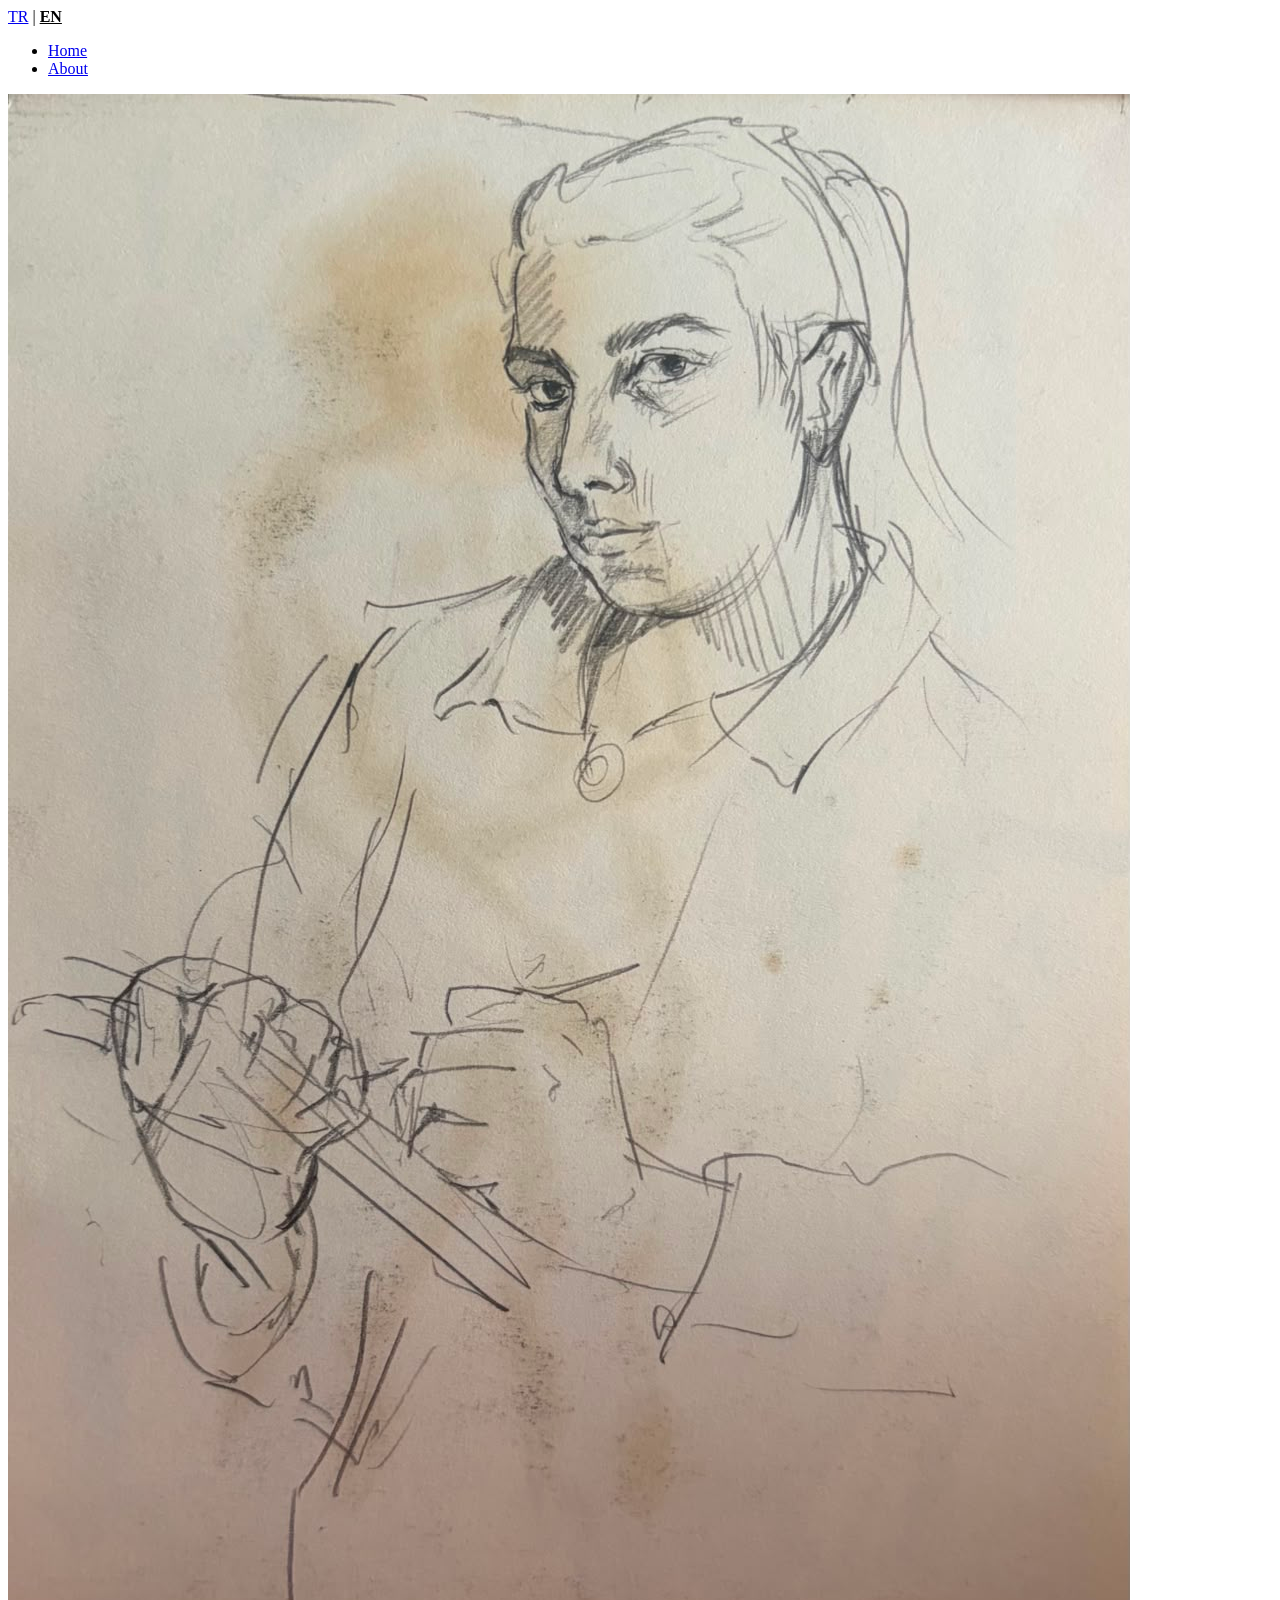
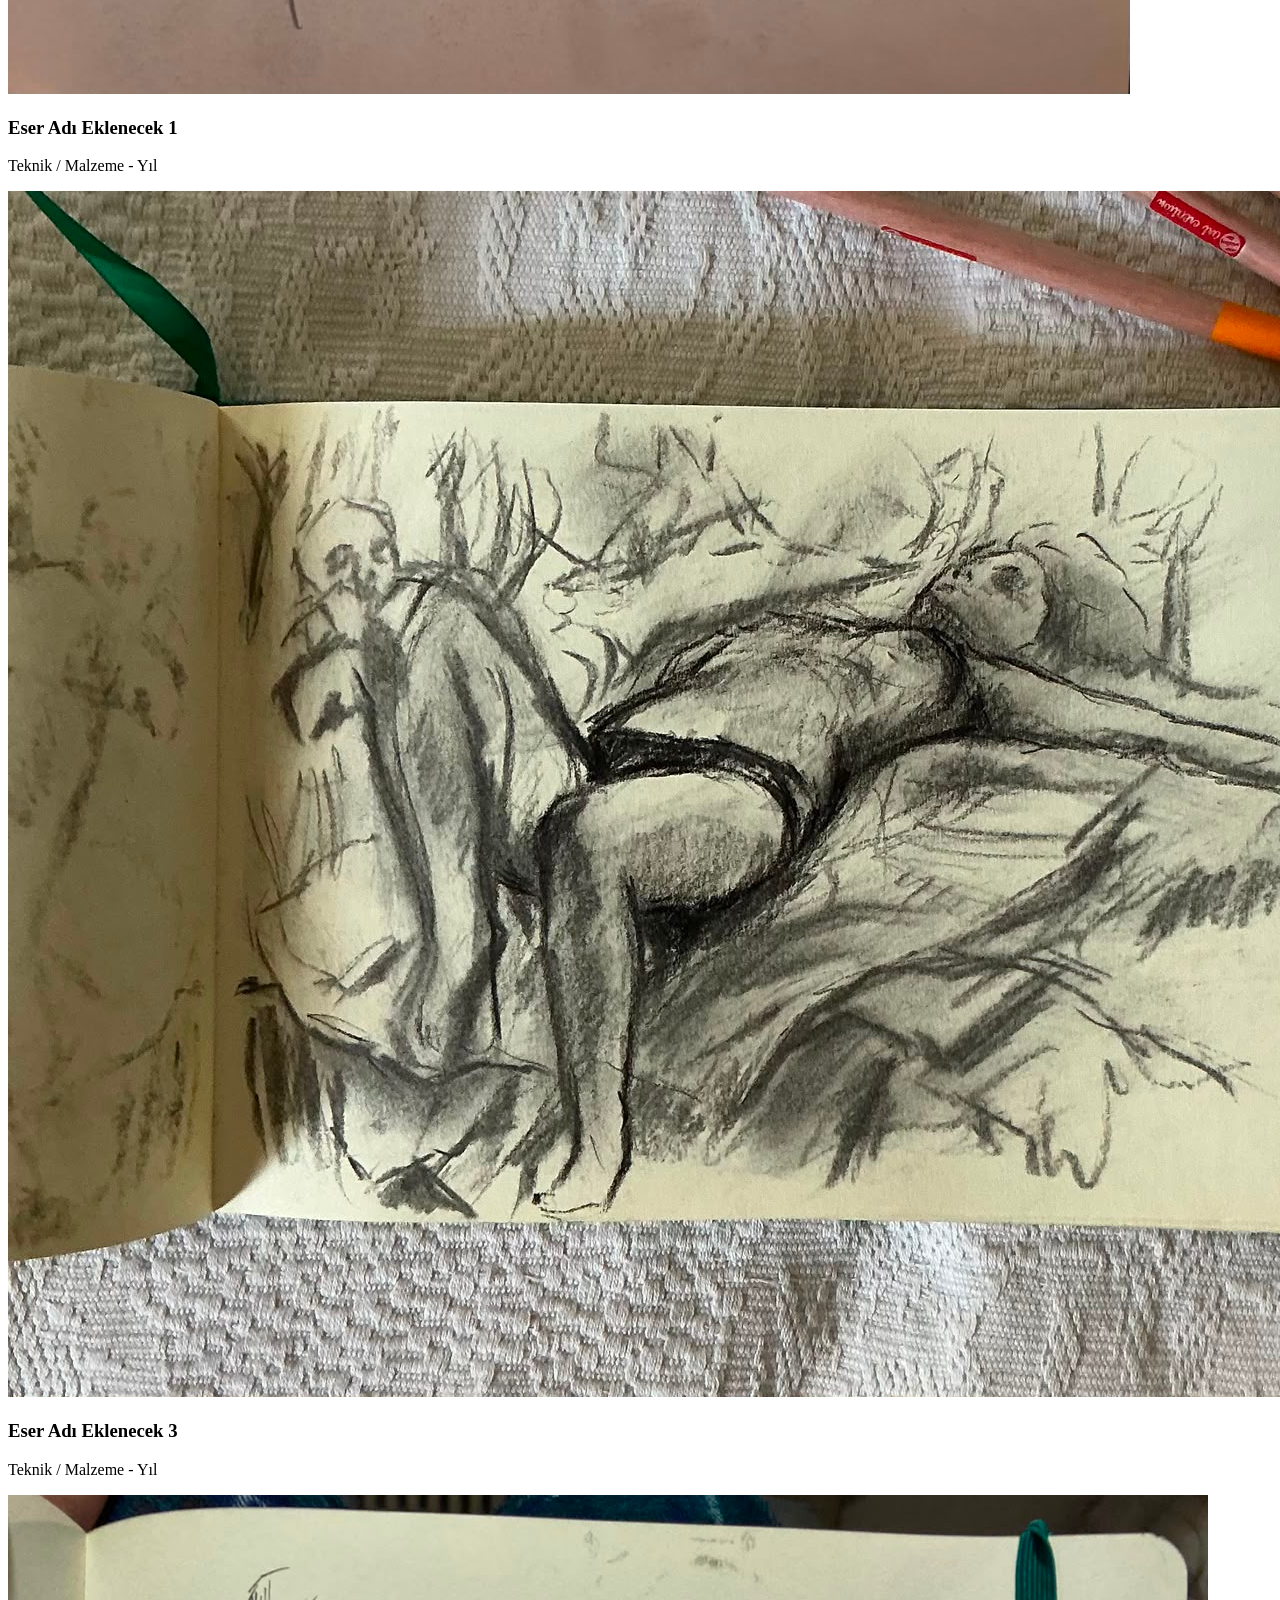
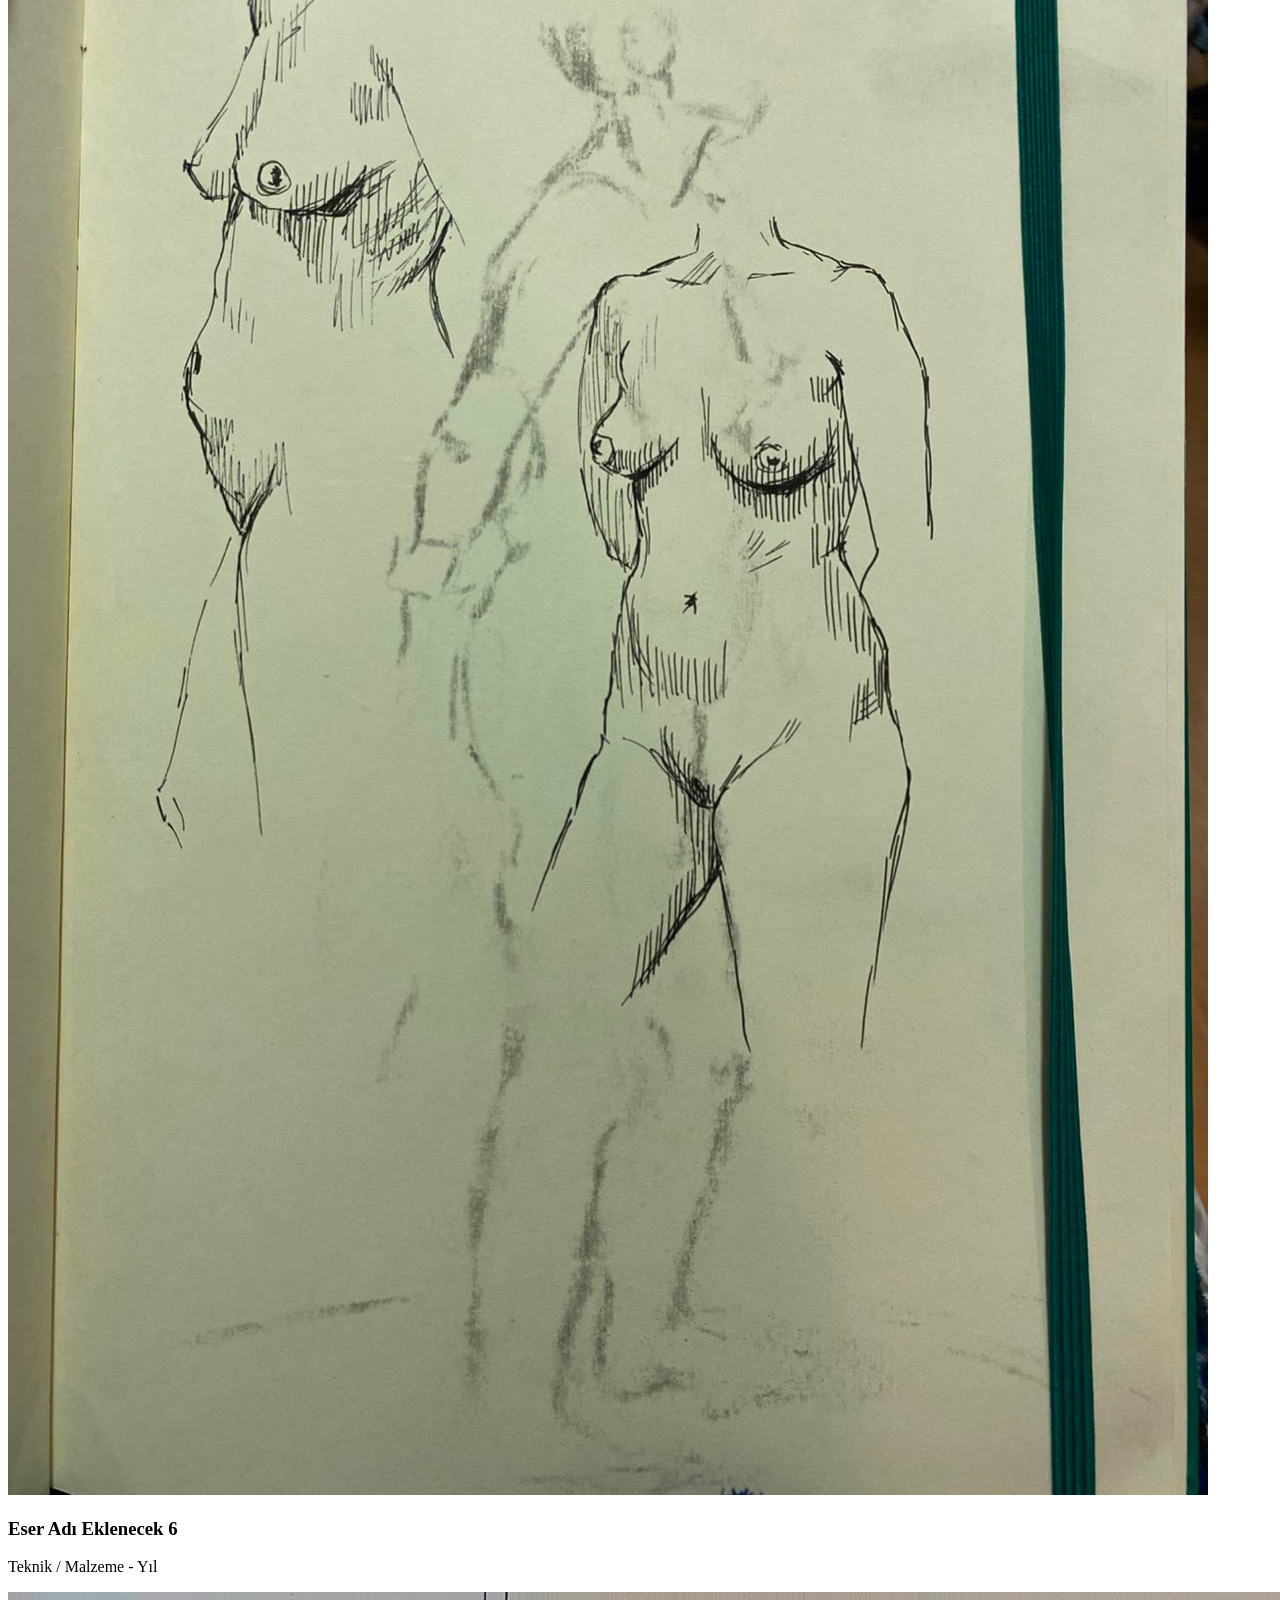
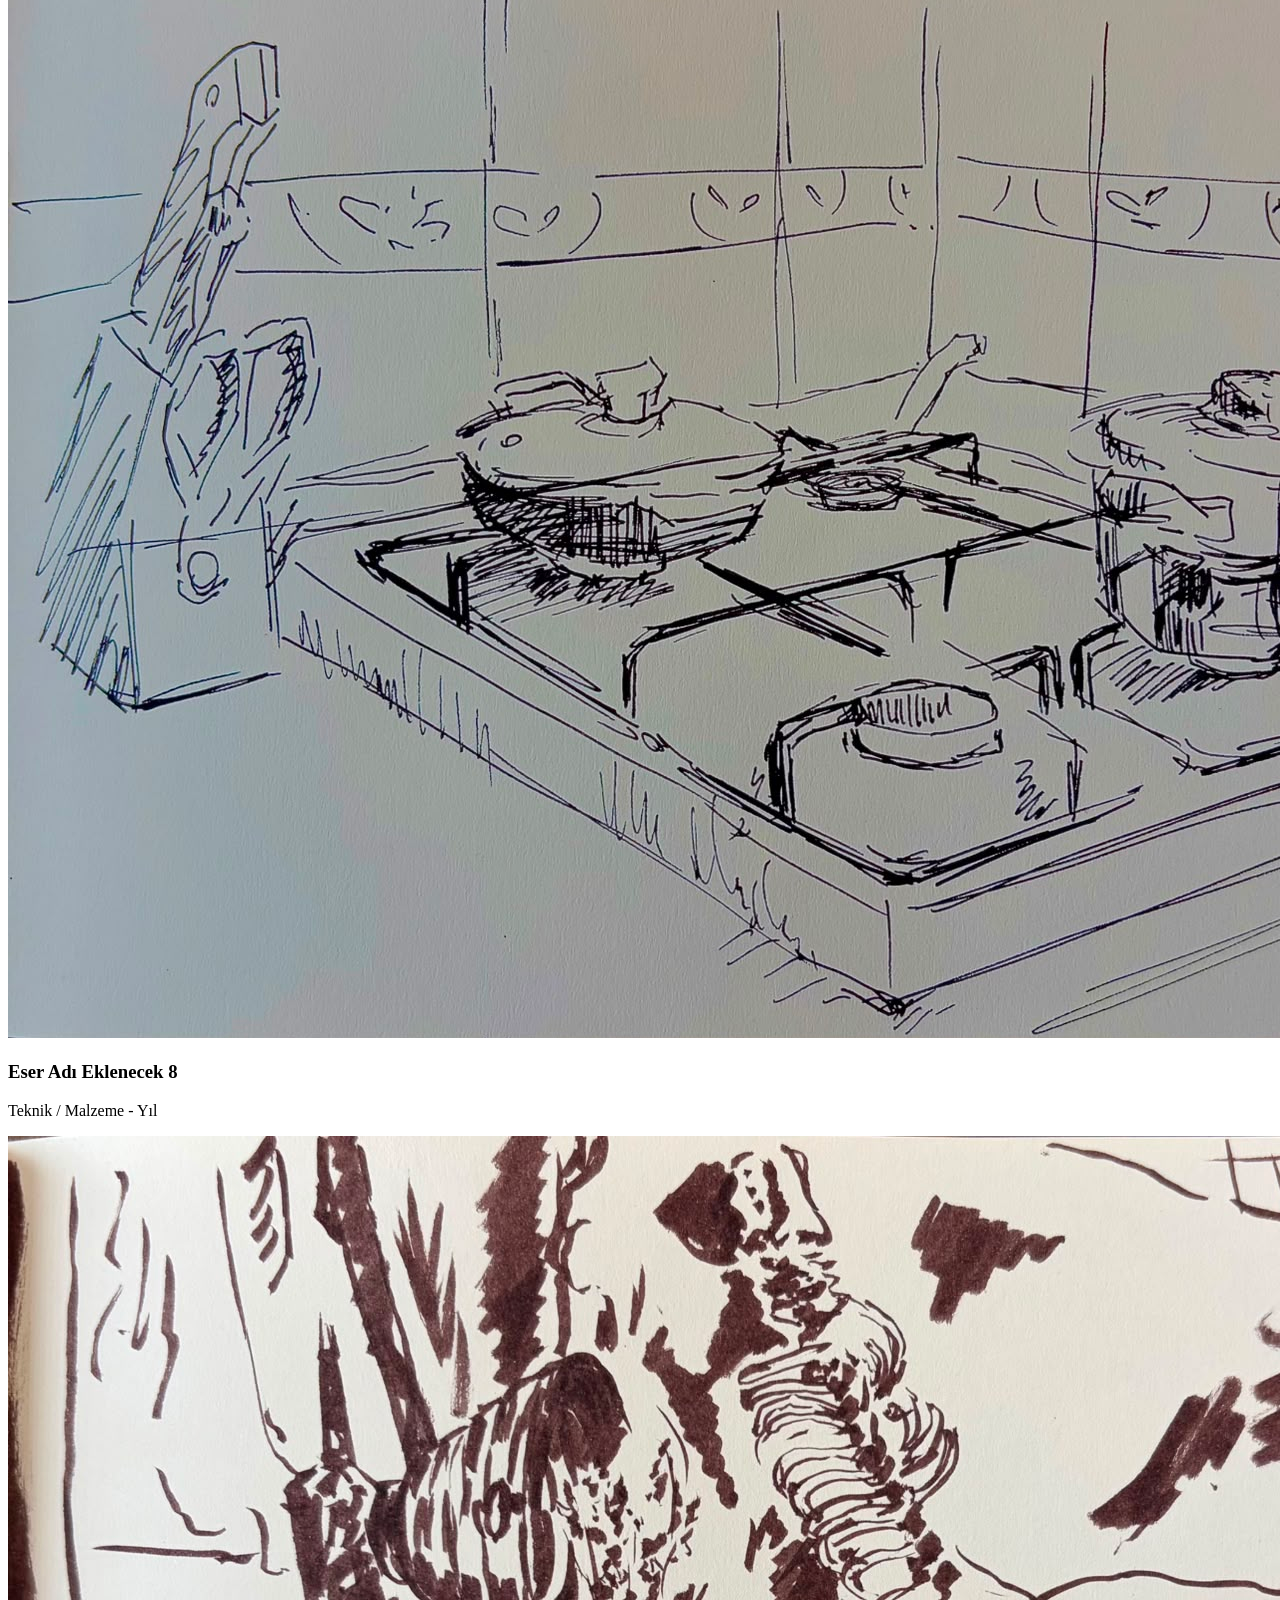
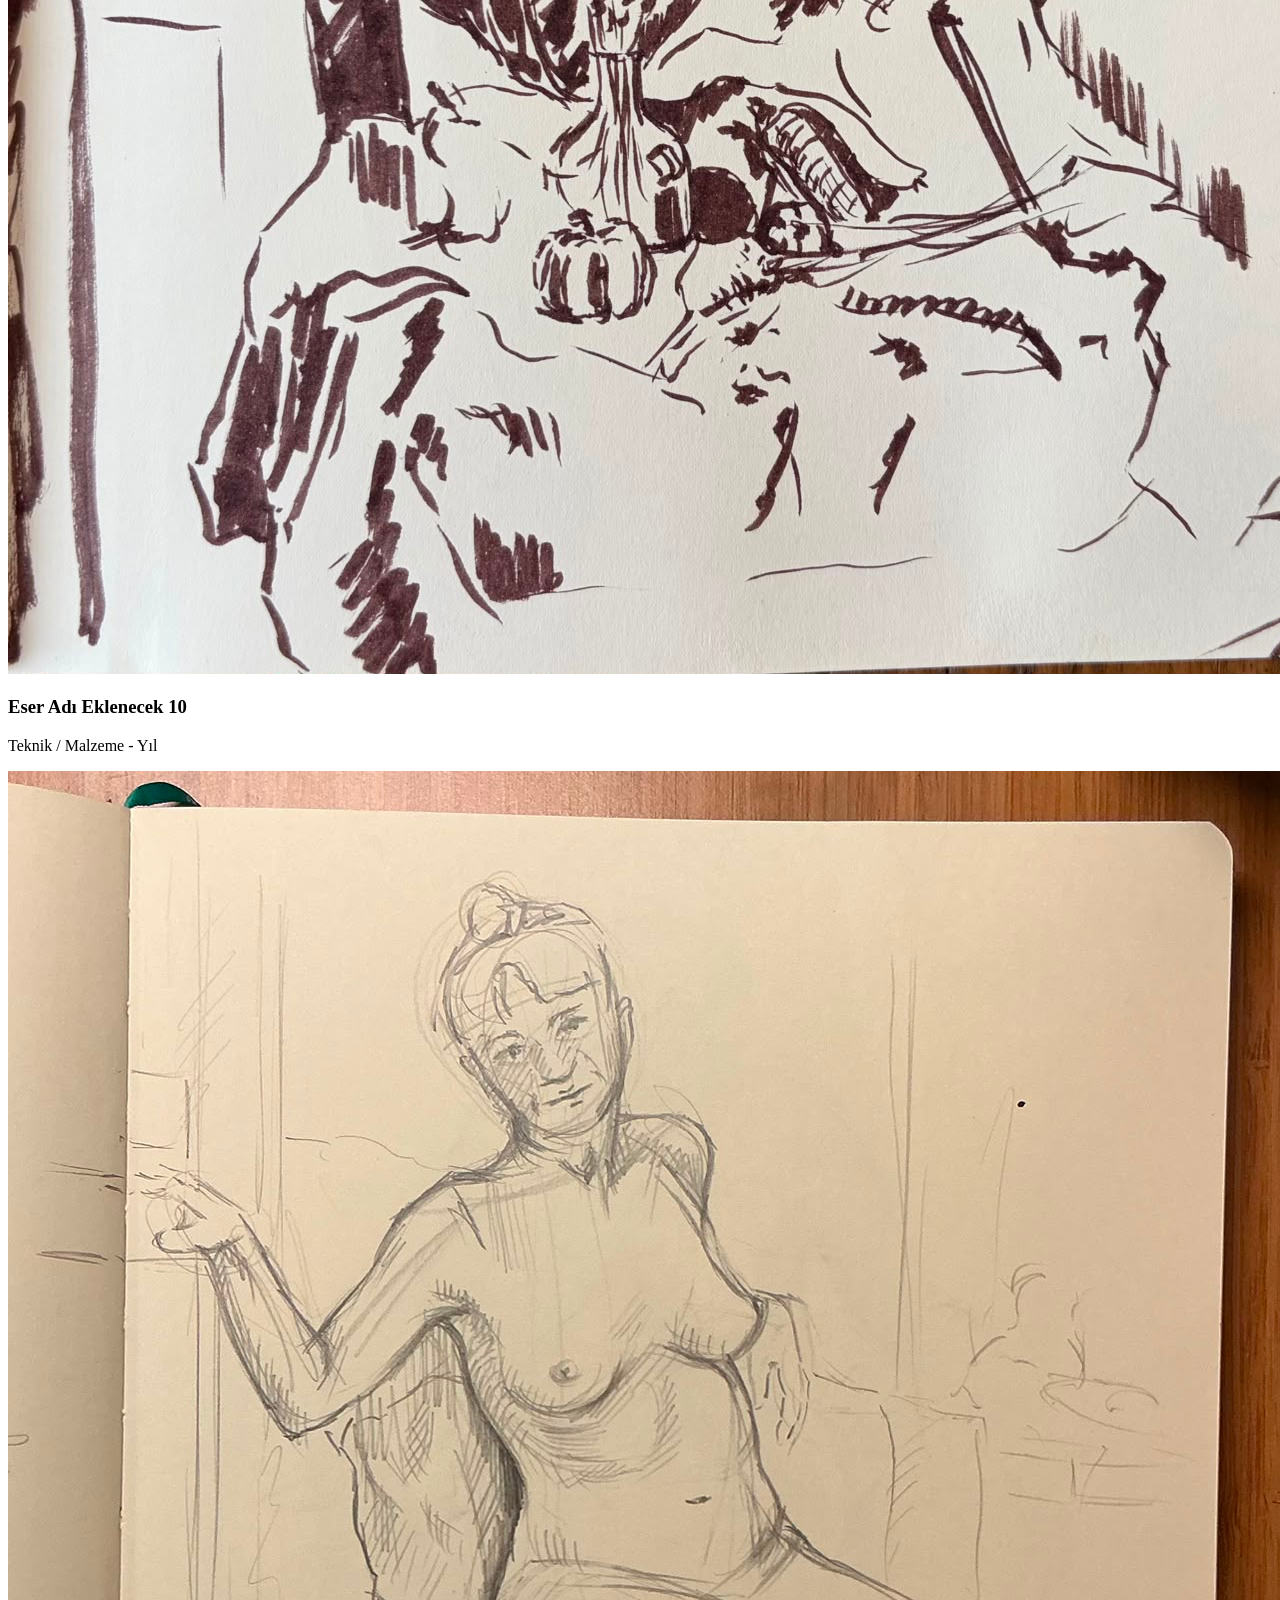
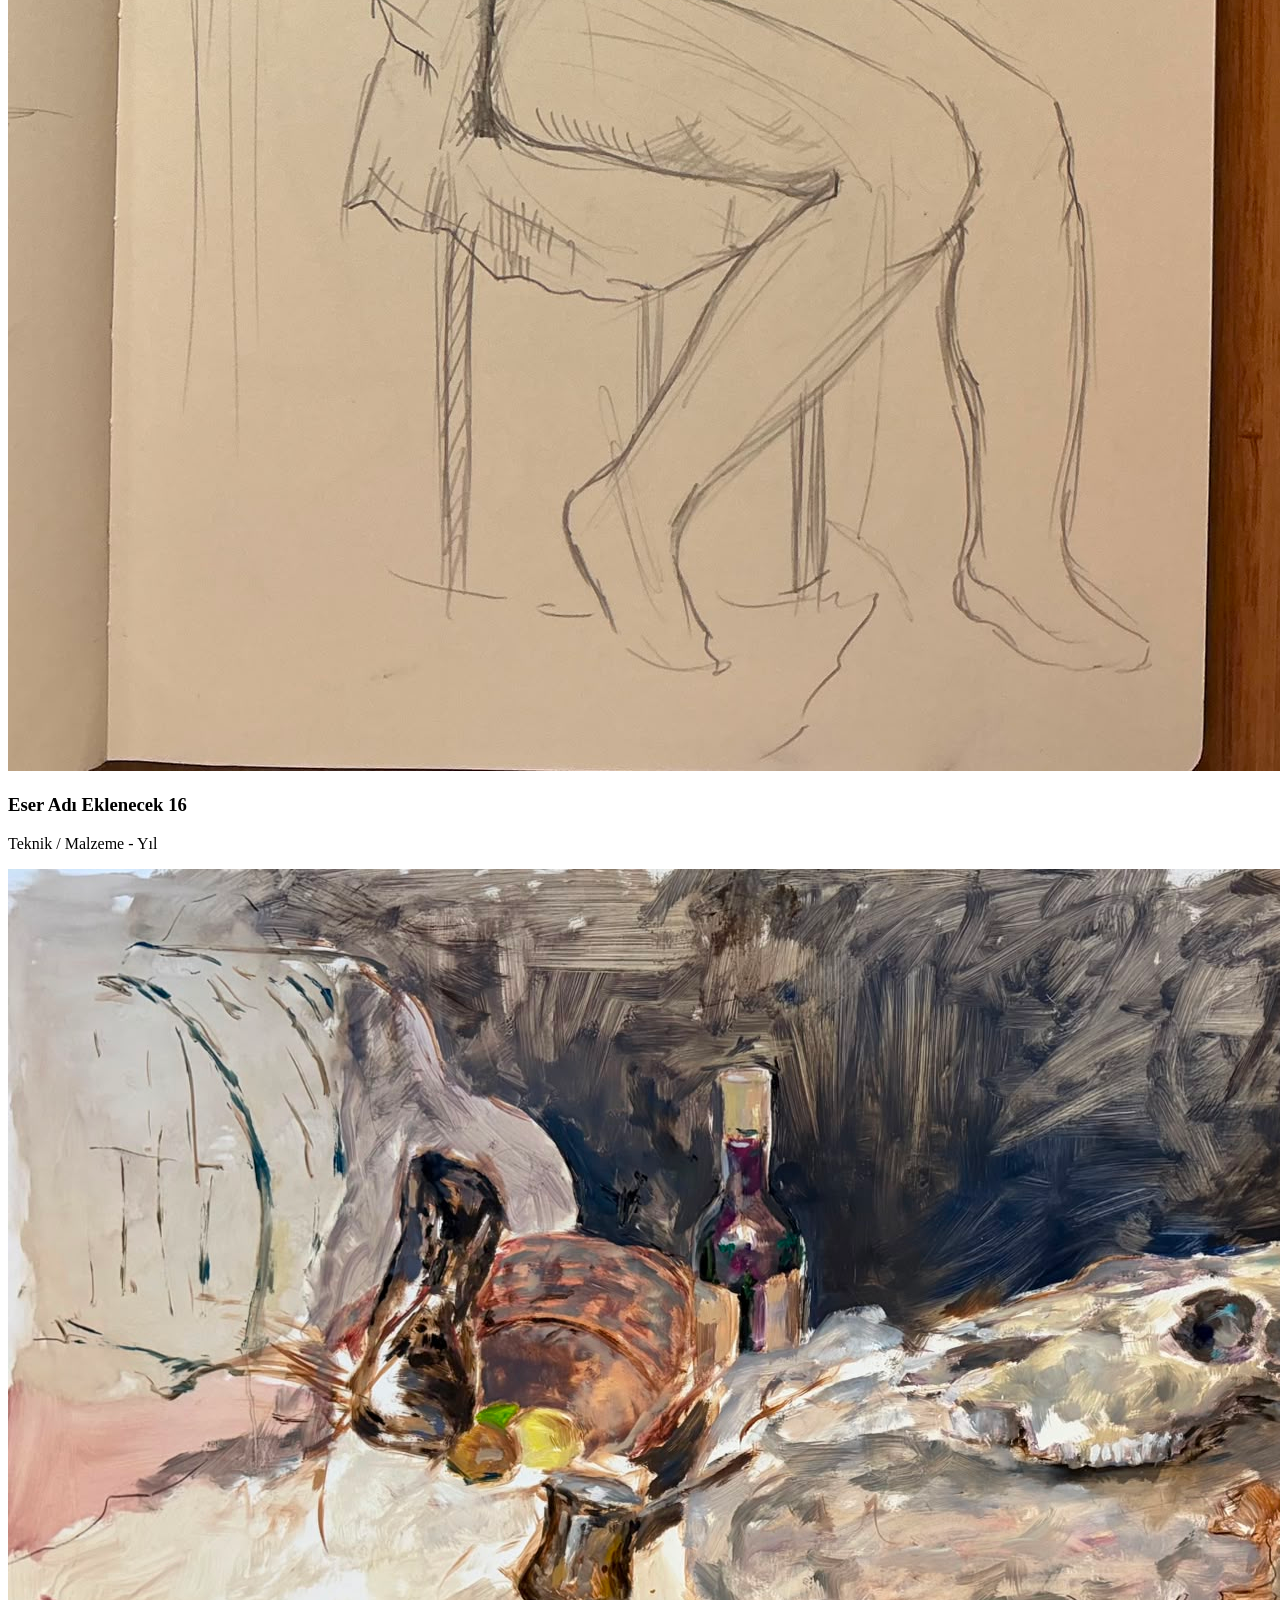
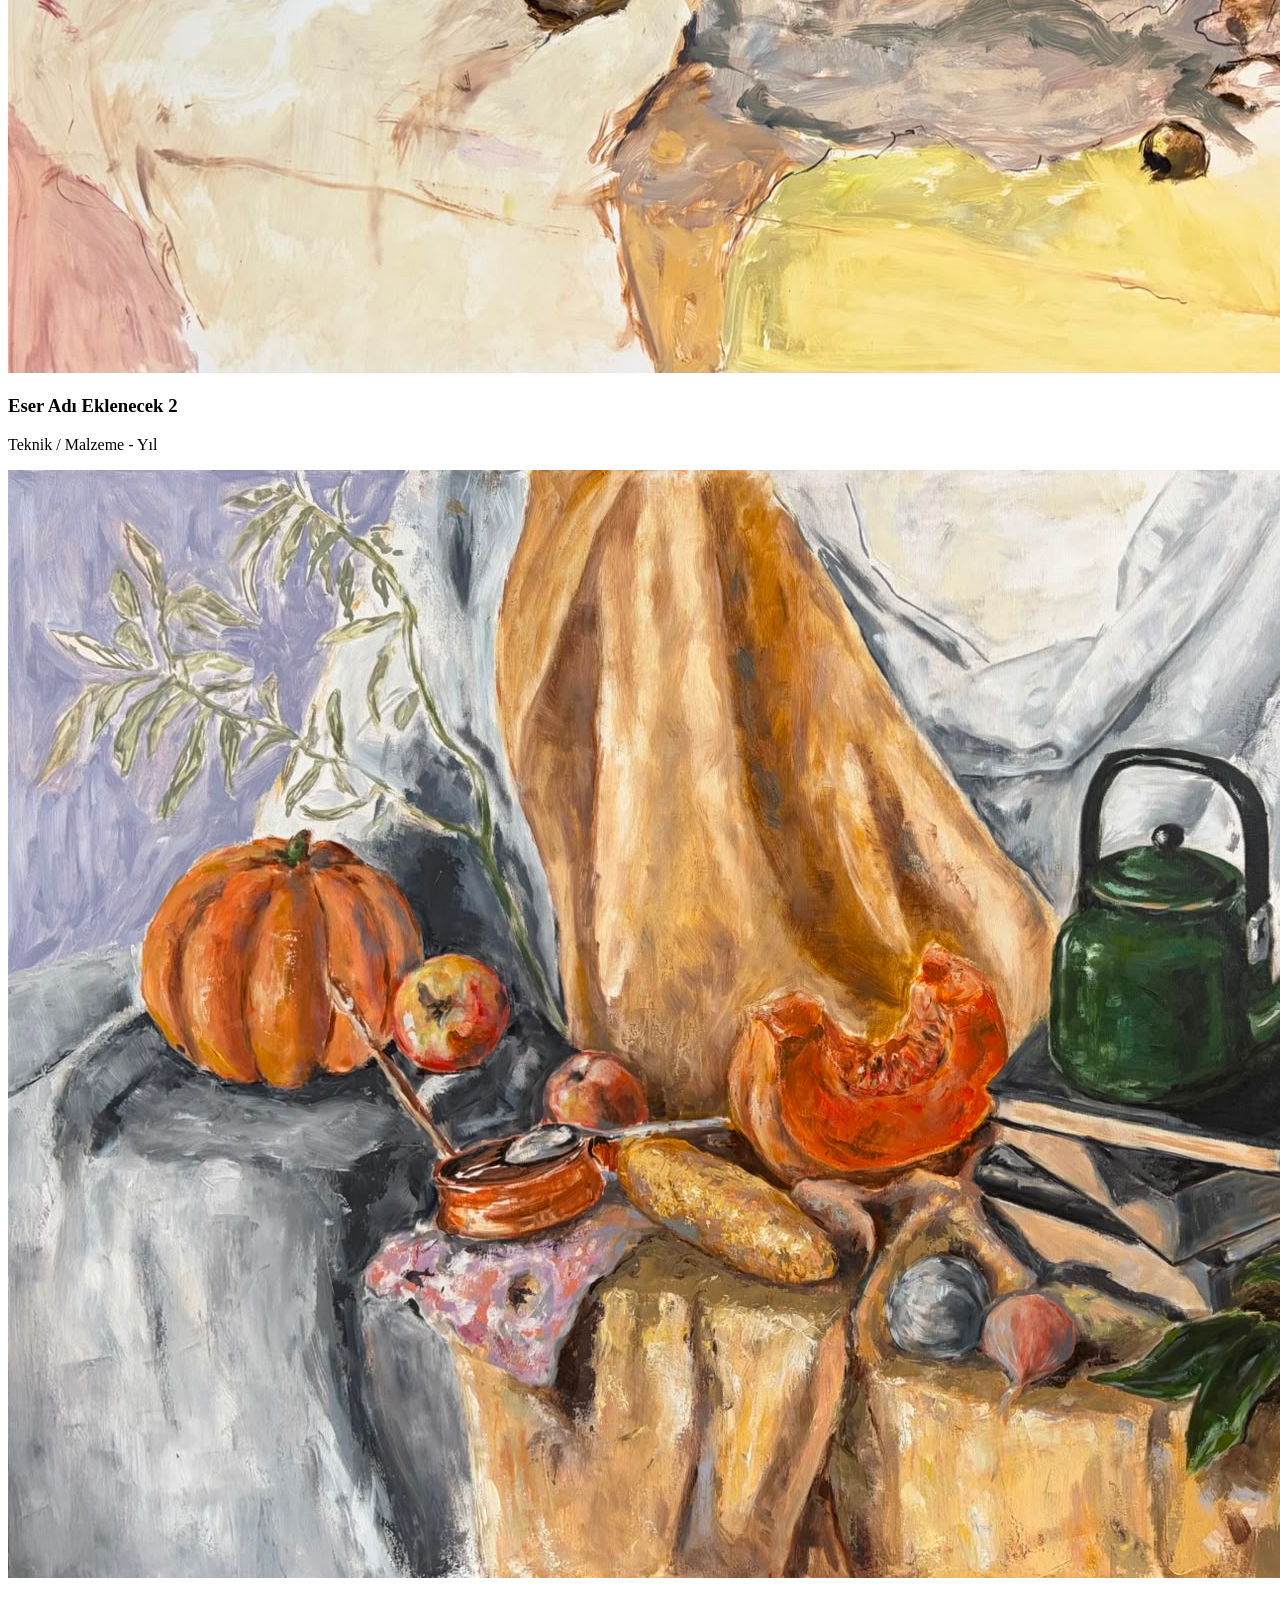
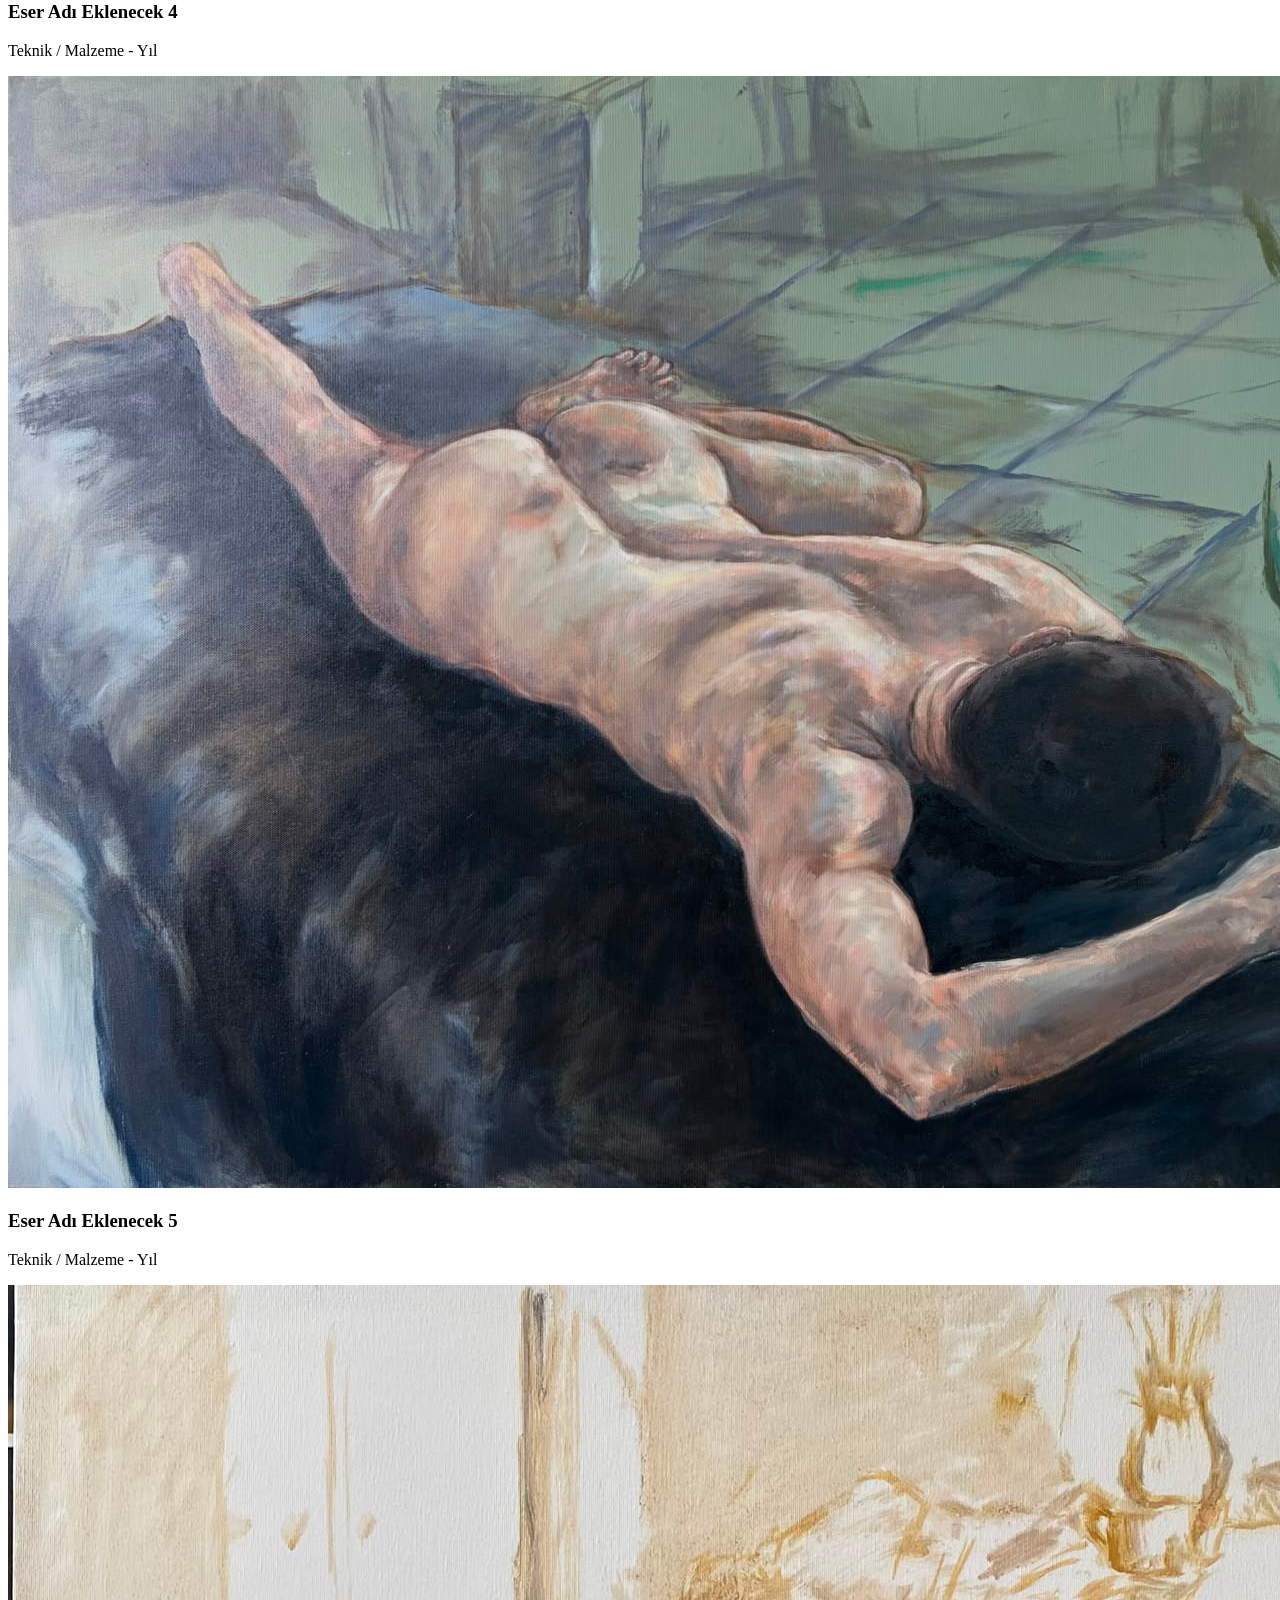
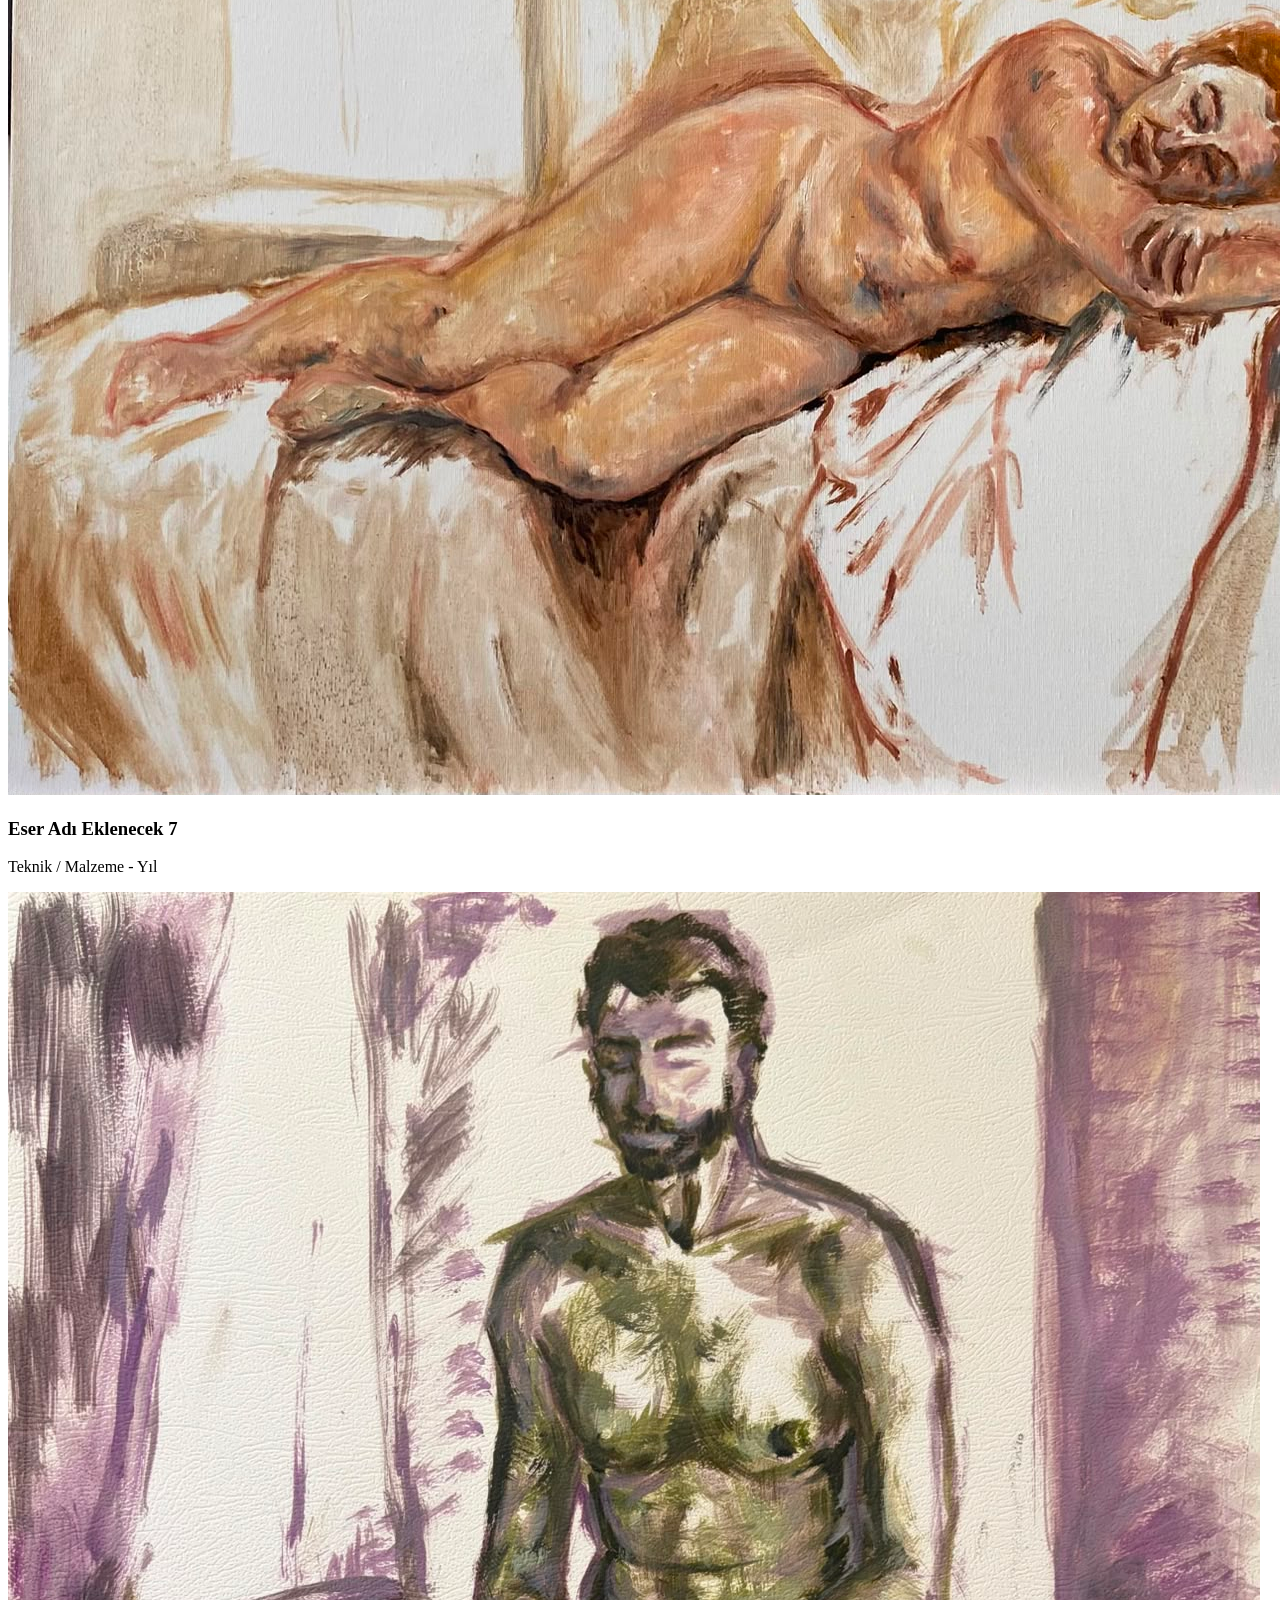
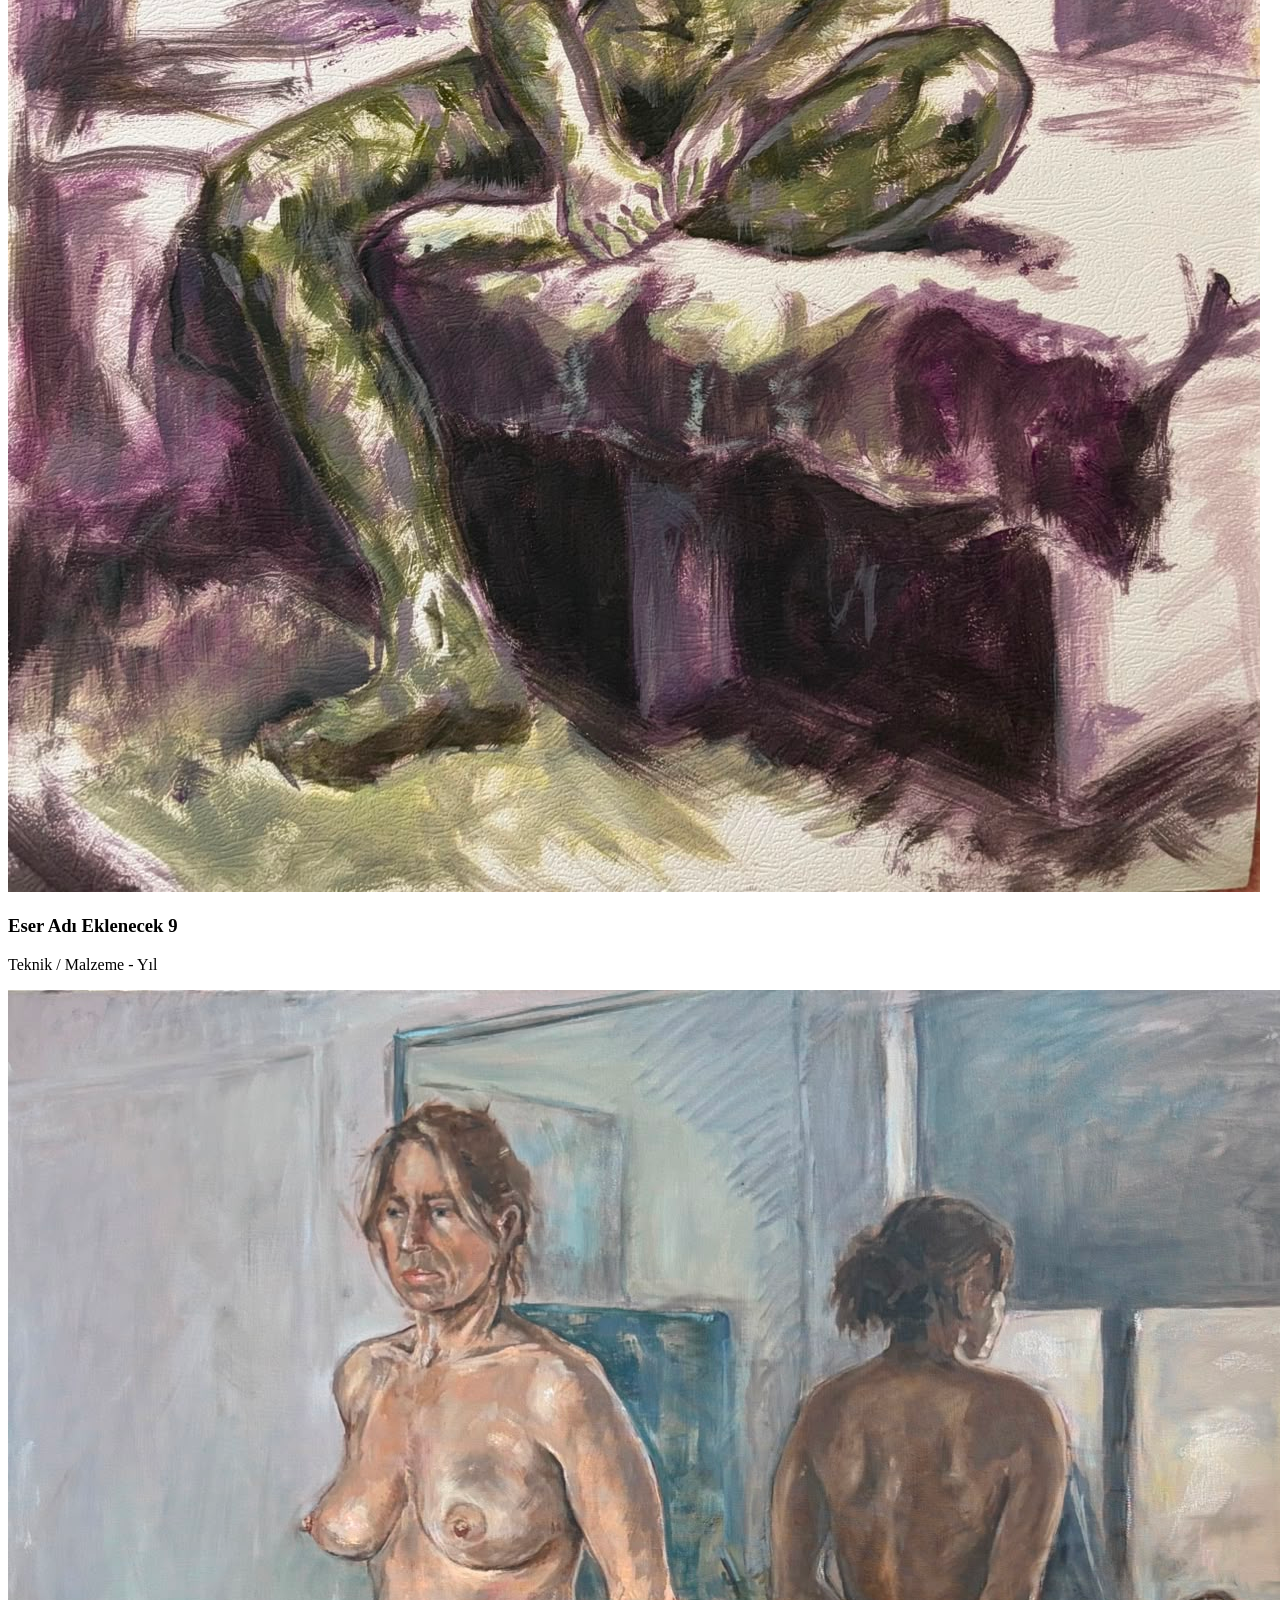
==== en.html @ 06cef582 "ingilizce sayfa eklendi" ====
<!DOCTYPE html>
<html lang="en">
<head>
    <meta charset="UTF-8">
    <meta name="viewport" content="width=device-width, initial-scale=1.0">
    <title>Simay Gul | Art Portfolio</title>
    <link rel="stylesheet" href="style.css"> </head>
<body>

    <div class="dil-secenekleri">
    <a href="index.html">TR</a> | 
    <a href="en.html" style="font-weight:bold; color:#000;">EN</a>
</div>

    <nav>
        <ul>
            <li><a href="index.html">Home</a></li>
            <li><a href="hakkimda.html">About</a></li>
        </ul>
    </nav>

    <main class="gallery-container">
        <div class="gallery-grid">
            
            <div class="gallery-item" onclick="openLightbox(this)">
                <img src="Resimler/resim1.jpeg" alt="Eser 1">
                <div class="item-overlay">
                    <h3>Eser Adı Eklenecek 1</h3>
                    <p>Teknik / Malzeme - Yıl</p>
                </div>
                <div class="item-story" style="display: none;"></div>
            </div>
            
                <div class="gallery-item" onclick="openLightbox(this)">
                    <img src="Resimler/resim3.jpeg" alt="Eser 3">
                    <div class="item-overlay">
                        <h3>Eser Adı Eklenecek 3</h3>
                        <p>Teknik / Malzeme - Yıl</p>
                    </div>
                    <div class="item-story" style="display: none;"></div>
                </div>


                <div class="gallery-item" onclick="openLightbox(this)">
                    <img src="Resimler/resim6.jpeg" alt="Eser 6">
                    <div class="item-overlay">
                        <h3>Eser Adı Eklenecek 6</h3>
                        <p>Teknik / Malzeme - Yıl</p>
                    </div>
                    <div class="item-story" style="display: none;"></div>
                </div>
                
                <div class="gallery-item" onclick="openLightbox(this)">
                    <img src="Resimler/resim8.jpeg" alt="Eser 8">
                    <div class="item-overlay">
                        <h3>Eser Adı Eklenecek 8</h3>
                        <p>Teknik / Malzeme - Yıl</p>
                    </div>
                    <div class="item-story" style="display: none;"></div>
                </div>
                
                <div class="gallery-item" onclick="openLightbox(this)">
                    <img src="Resimler/resim10.jpeg" alt="Eser 10">
                    <div class="item-overlay">
                        <h3>Eser Adı Eklenecek 10</h3>
                        <p>Teknik / Malzeme - Yıl</p>
                    </div>
                    <div class="item-story" style="display: none;"></div>
                </div>
                
                <div class="gallery-item" onclick="openLightbox(this)">
                    <img src="Resimler/resim16.jpeg" alt="Eser 16">
                    <div class="item-overlay">
                        <h3>Eser Adı Eklenecek 16</h3>
                        <p>Teknik / Malzeme - Yıl</p>
                    </div>
                    <div class="item-story" style="display: none;"></div>
                </div>
                
                
            <div class="gallery-item" onclick="openLightbox(this)">
                <img src="Resimler/resim2.jpeg" alt="Eser 2">

                <div class="item-overlay">
                    <h3>Eser Adı Eklenecek 2</h3>
                    <p>Teknik / Malzeme - Yıl</p>
                </div>
                <div class="item-story" style="display: none;"></div>
            </div>



            <div class="gallery-item" onclick="openLightbox(this)">
                <img src="Resimler/resim4.jpeg" alt="Eser 4">
                <div class="item-overlay">
                    <h3>Eser Adı Eklenecek 4</h3>
                    <p>Teknik / Malzeme - Yıl</p>
                </div>
                <div class="item-story" style="display: none;"></div>
            </div>

            <div class="gallery-item" onclick="openLightbox(this)">
                <img src="Resimler/resim5.jpeg" alt="Eser 5">
                <div class="item-overlay">
                    <h3>Eser Adı Eklenecek 5</h3>
                    <p>Teknik / Malzeme - Yıl</p>
                </div>
                <div class="item-story" style="display: none;"></div>
            </div>



            <div class="gallery-item" onclick="openLightbox(this)">
                <img src="Resimler/resim7.jpeg" alt="Eser 7">
                <div class="item-overlay">
                    <h3>Eser Adı Eklenecek 7</h3>
                    <p>Teknik / Malzeme - Yıl</p>
                </div>
                <div class="item-story" style="display: none;"></div>
            </div>



            <div class="gallery-item" onclick="openLightbox(this)">
                <img src="Resimler/resim9.jpeg" alt="Eser 9">
                <div class="item-overlay">
                    <h3>Eser Adı Eklenecek 9</h3>
                    <p>Teknik / Malzeme - Yıl</p>
                </div>
                <div class="item-story" style="display: none;"></div>
            </div>



            <div class="gallery-item" onclick="openLightbox(this)">
                <img src="Resimler/resim11.jpeg" alt="Eser 11">
                <div class="item-overlay">
                    <h3>Eser Adı Eklenecek 11</h3>
                    <p>Teknik / Malzeme - Yıl</p>
                </div>
                <div class="item-story" style="display: none;"></div>
            </div>

            <div class="gallery-item" onclick="openLightbox(this)">
                <img src="Resimler/resim12.jpeg" alt="Eser 12">
                <div class="item-overlay">
                    <h3>Eser Adı Eklenecek 12</h3>
                    <p>Teknik / Malzeme - Yıl</p>
                </div>
                <div class="item-story" style="display: none;"></div>
            </div>

            <div class="gallery-item" onclick="openLightbox(this)">
                <img src="Resimler/resim13.jpeg" alt="Eser 13">
                <div class="item-overlay">
                    <h3>Eser Adı Eklenecek 13</h3>
                    <p>Teknik / Malzeme - Yıl</p>
                </div>
                <div class="item-story" style="display: none;"></div>
            </div>

            <div class="gallery-item" onclick="openLightbox(this)">
                <img src="Resimler/resim14.jpeg" alt="Eser 14">
                <div class="item-overlay">
                    <h3>Eser Adı Eklenecek 14</h3>
                    <p>Teknik / Malzeme - Yıl</p>
                </div>
                <div class="item-story" style="display: none;"></div>
            </div>

            <div class="gallery-item" onclick="openLightbox(this)">
                <img src="Resimler/resim15.jpeg" alt="Eser 15">
                <div class="item-overlay">
                    <h3>Eser Adı Eklenecek 15</h3>
                    <p>Teknik / Malzeme - Yıl</p>
                </div>
                <div class="item-story" style="display: none;"></div>
            </div>



            <div class="gallery-item" onclick="openLightbox(this)">
                <img src="Resimler/resim17.jpeg" alt="Eser 17">
                <div class="item-overlay">
                    <h3>Eser Adı Eklenecek 17</h3>
                    <p>Teknik / Malzeme - Yıl</p>
                </div>
                <div class="item-story" style="display: none;"></div>
            </div>

            <div class="gallery-item" onclick="openLightbox(this)">
                <img src="Resimler/resim18.jpeg" alt="Eser 18">
                <div class="item-overlay">
                    <h3>Eser Adı Eklenecek 18</h3>
                    <p>Teknik / Malzeme - Yıl</p>
                </div>
                <div class="item-story" style="display: none;"></div>
            </div>

            </div>
    </main>

    <script src="script.js"></script> 
</body>
</html>
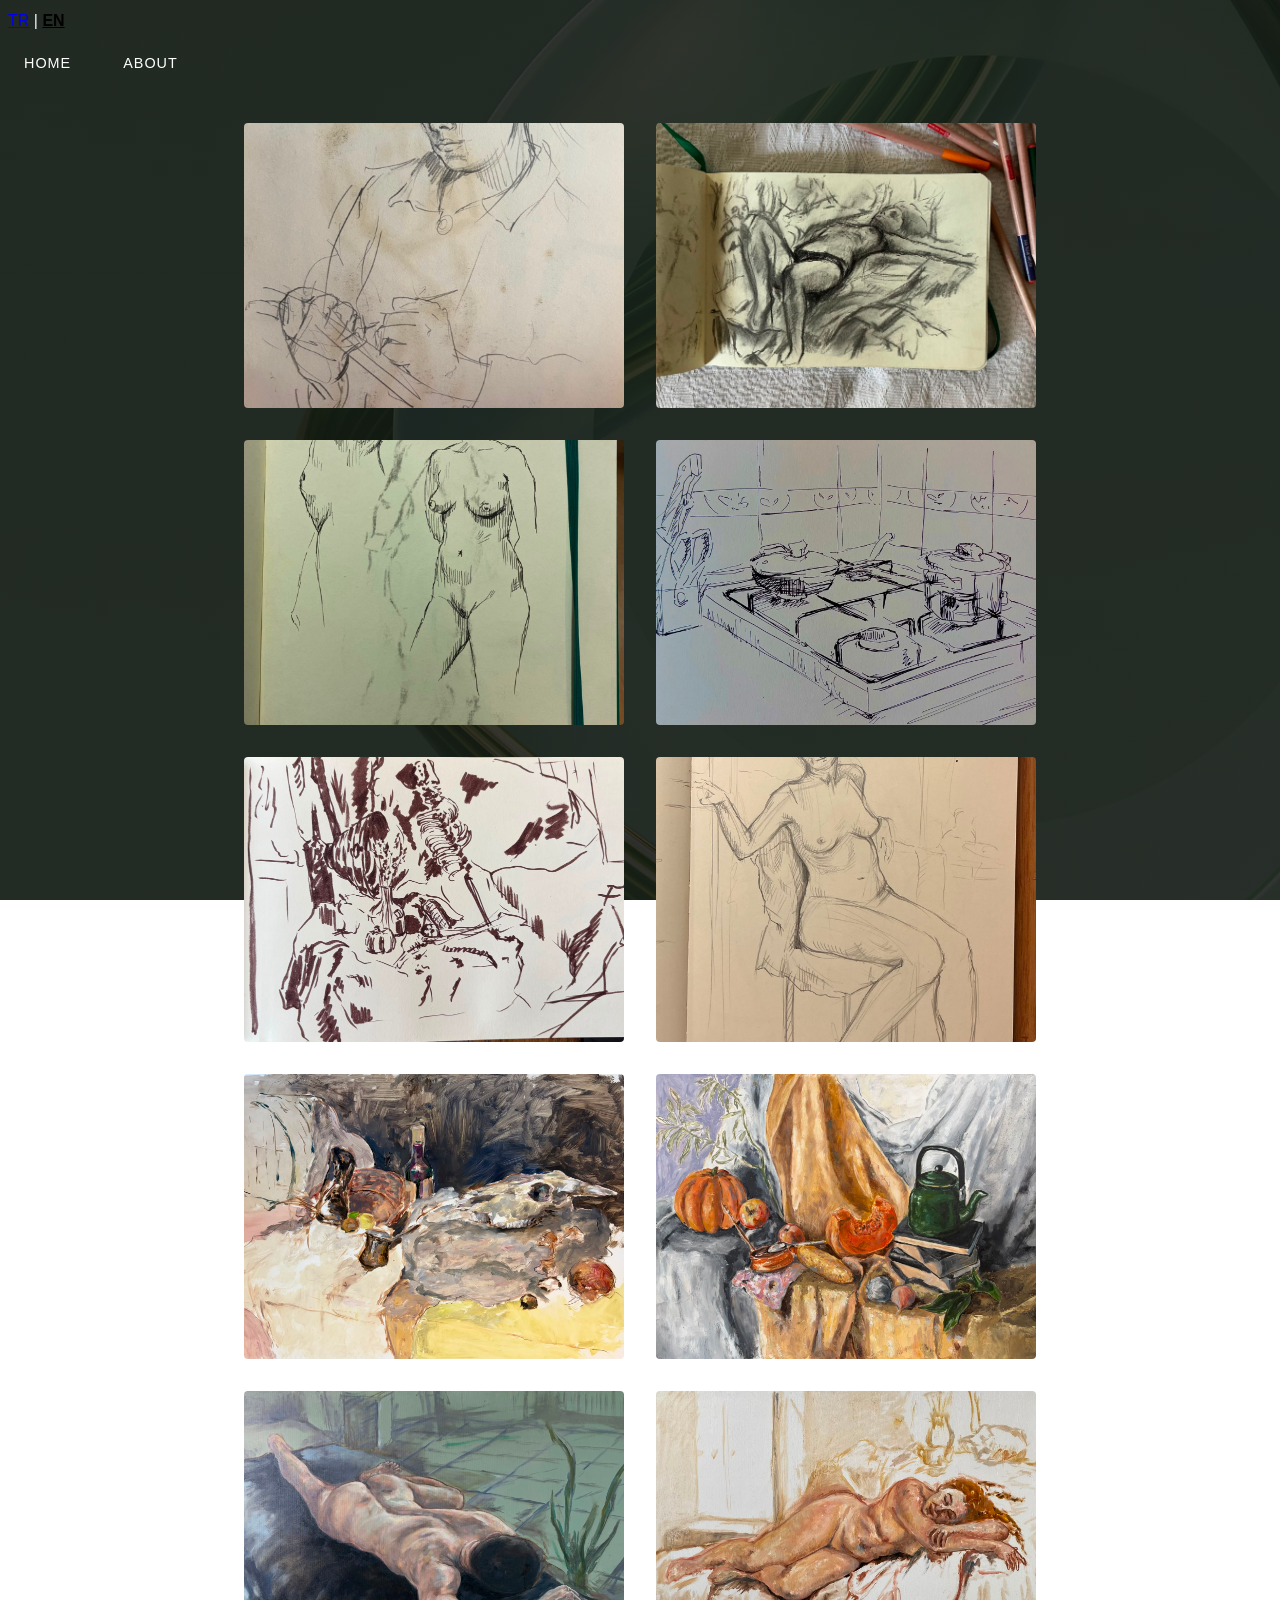
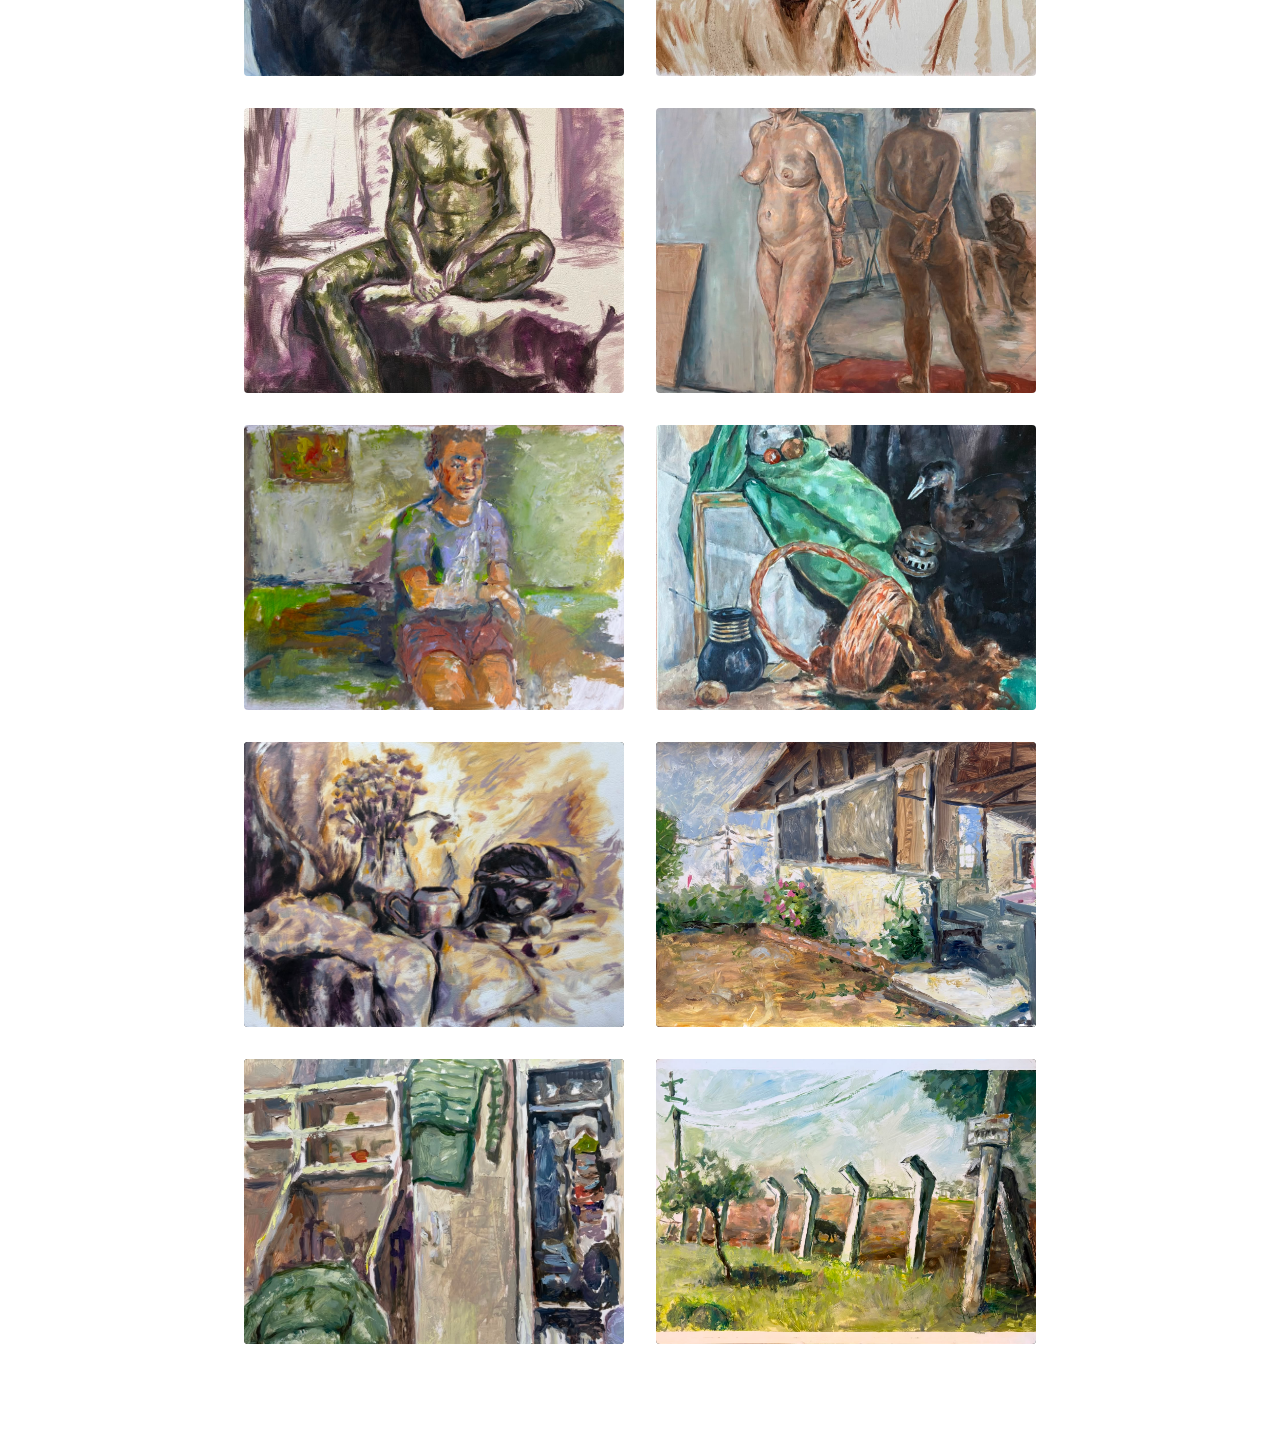
==== commit cd686bb4: "ingilizce sayfa butonlar düzeltildi" ====
--- a/en.html
+++ b/en.html
@@ -13,11 +13,11 @@
 </div>
 
     <nav>
-        <ul>
-            <li><a href="index.html">Home</a></li>
-            <li><a href="hakkimda.html">About</a></li>
-        </ul>
-    </nav>
+    <ul style="list-style-type: none; display: flex; gap: 20px; padding: 0;">
+        <li><a href="index.html" style="text-decoration: none; color: white;">HOME</a></li>
+        <li><a href="hakkimda.html" style="text-decoration: none; color: white;">ABOUT</a></li>
+    </ul>
+</nav>
 
     <main class="gallery-container">
         <div class="gallery-grid">
--- a/style.css
+++ b/style.css
@@ -0,0 +1,59 @@
+<style>
+        * { box-sizing: border-box; margin: 0; padding: 0; }
+        
+        body { 
+            font-family: -apple-system, BlinkMacSystemFont, "Segoe UI", Roboto, sans-serif; 
+            background-image: linear-gradient(rgba(10, 10, 10, 0.82), rgba(10, 10, 10, 0.82)), url('green-abstract-3840x2160-14254.jpg');
+            background-size: cover;          
+            background-position: center;     
+            background-attachment: fixed;    
+            color: #f5f5f5; 
+            line-height: 1.6; 
+        }
+        
+        header { padding: 4rem 2rem 2rem 2rem; text-align: center; max-width: 1200px; margin: 0 auto; }
+        header h1 { font-family: 'Cormorant Garamond', serif; font-size: 3.5rem; font-weight: 500; letter-spacing: 2px; text-transform: uppercase; margin-bottom: 0.5rem; color: #ffffff; }
+        header p { font-size: 1rem; color: #a0a0a0; font-weight: 300; }
+        
+        nav { text-align: center; margin-bottom: 3rem; }
+        nav a { color: #a0a0a0; text-decoration: none; margin: 0 1rem; font-size: 0.9rem; text-transform: uppercase; letter-spacing: 1px; transition: color 0.3s; }
+        nav a:hover, nav a.active { color: #ffffff; }
+        
+        .gallery-container { max-width: 1400px; margin: 0 auto; padding: 0 2rem; margin-bottom: 6rem; }
+        
+        .gallery-grid { display: flex; flex-wrap: wrap; justify-content: center; gap: 2rem; }
+        
+        .gallery-item { width: 380px; max-width: 100%; position: relative; overflow: hidden; background-color: #141414; border-radius: 4px; cursor: pointer; aspect-ratio: 4 / 3; }
+        .gallery-item img { width: 100%; height: 100%; object-fit: cover; transition: transform 0.6s cubic-bezier(0.25, 1, 0.5, 1); }
+        .gallery-item:hover img { transform: scale(1.05); }
+        
+        .item-overlay { position: absolute; bottom: 0; left: 0; right: 0; background: linear-gradient(transparent, rgba(0, 0, 0, 0.85)); padding: 1.5rem; opacity: 0; transition: opacity 0.3s ease; }
+        .gallery-item:hover .item-overlay { opacity: 1; }
+        .item-overlay h3 { font-size: 1.1rem; font-weight: 400; margin-bottom: 0.2rem; }
+        .item-overlay p { font-size: 0.85rem; color: #cccccc; }
+        
+        footer { padding: 4rem 2rem; text-align: center; border-top: 1px solid rgba(255, 255, 255, 0.05); color: #666666; font-size: 0.85rem; }
+        
+        .lightbox { position: fixed; top: 0; left: 0; width: 100%; height: 100%; background-color: rgba(5, 5, 5, 0.98); display: flex; align-items: center; justify-content: center; opacity: 0; pointer-events: none; transition: opacity 0.4s ease; z-index: 1000; padding: 2rem; }
+        .lightbox.active { opacity: 1; pointer-events: auto; }
+        .lightbox-content { max-width: 90%; max-height: 85vh; box-shadow: 0 10px 30px rgba(0,0,0,0.5); object-fit: contain; }
+        .lightbox-close { position: absolute; top: 2rem; right: 2rem; color: #ffffff; font-size: 2rem; cursor: pointer; background: none; border: none; z-index: 1002; }
+        
+        .lightbox-info-btn { position: absolute; bottom: 2rem; right: 2rem; background: rgba(255, 255, 255, 0.1); color: #fff; border: 1px solid rgba(255, 255, 255, 0.3); padding: 0.6rem 1.5rem; border-radius: 30px; cursor: pointer; font-size: 0.85rem; text-transform: uppercase; letter-spacing: 1px; transition: all 0.3s ease; z-index: 1002; backdrop-filter: blur(5px); display: none; }
+        .lightbox-info-btn:hover { background: rgba(255, 255, 255, 0.25); }
+        
+        .lightbox-info-panel { position: absolute; bottom: 5rem; right: 2rem; background: rgba(15, 15, 15, 0.85); border: 1px solid rgba(255,255,255,0.1); padding: 2rem; border-radius: 8px; width: 350px; max-height: 60vh; overflow-y: auto; color: white; opacity: 0; visibility: hidden; transform: translateY(20px); transition: all 0.4s cubic-bezier(0.25, 1, 0.5, 1); z-index: 1001; backdrop-filter: blur(15px); }
+        .lightbox-info-panel.open { opacity: 1; visibility: visible; transform: translateY(0); }
+        .lightbox-info-panel h3 { font-family: 'Cormorant Garamond', serif; font-size: 1.8rem; margin-bottom: 1rem; font-weight: 400; color: #ffffff; border-bottom: 1px solid rgba(255,255,255,0.1); padding-bottom: 0.5rem; }
+        .lightbox-info-panel p { font-size: 0.95rem; color: #cccccc; line-height: 1.7; margin-bottom: 0.5rem; }
+
+        .lightbox-info-panel::-webkit-scrollbar { width: 6px; }
+        .lightbox-info-panel::-webkit-scrollbar-track { background: rgba(0,0,0,0.1); }
+        .lightbox-info-panel::-webkit-scrollbar-thumb { background: rgba(255,255,255,0.2); border-radius: 10px; }
+
+        @media (max-width: 768px) { 
+            header h1 { font-size: 2.2rem; } 
+            .lightbox-info-panel { right: 5%; width: 90%; bottom: 5rem; padding: 1.5rem; }
+            .lightbox-info-btn { right: 5%; bottom: 1.5rem; }
+        }
+    </style>
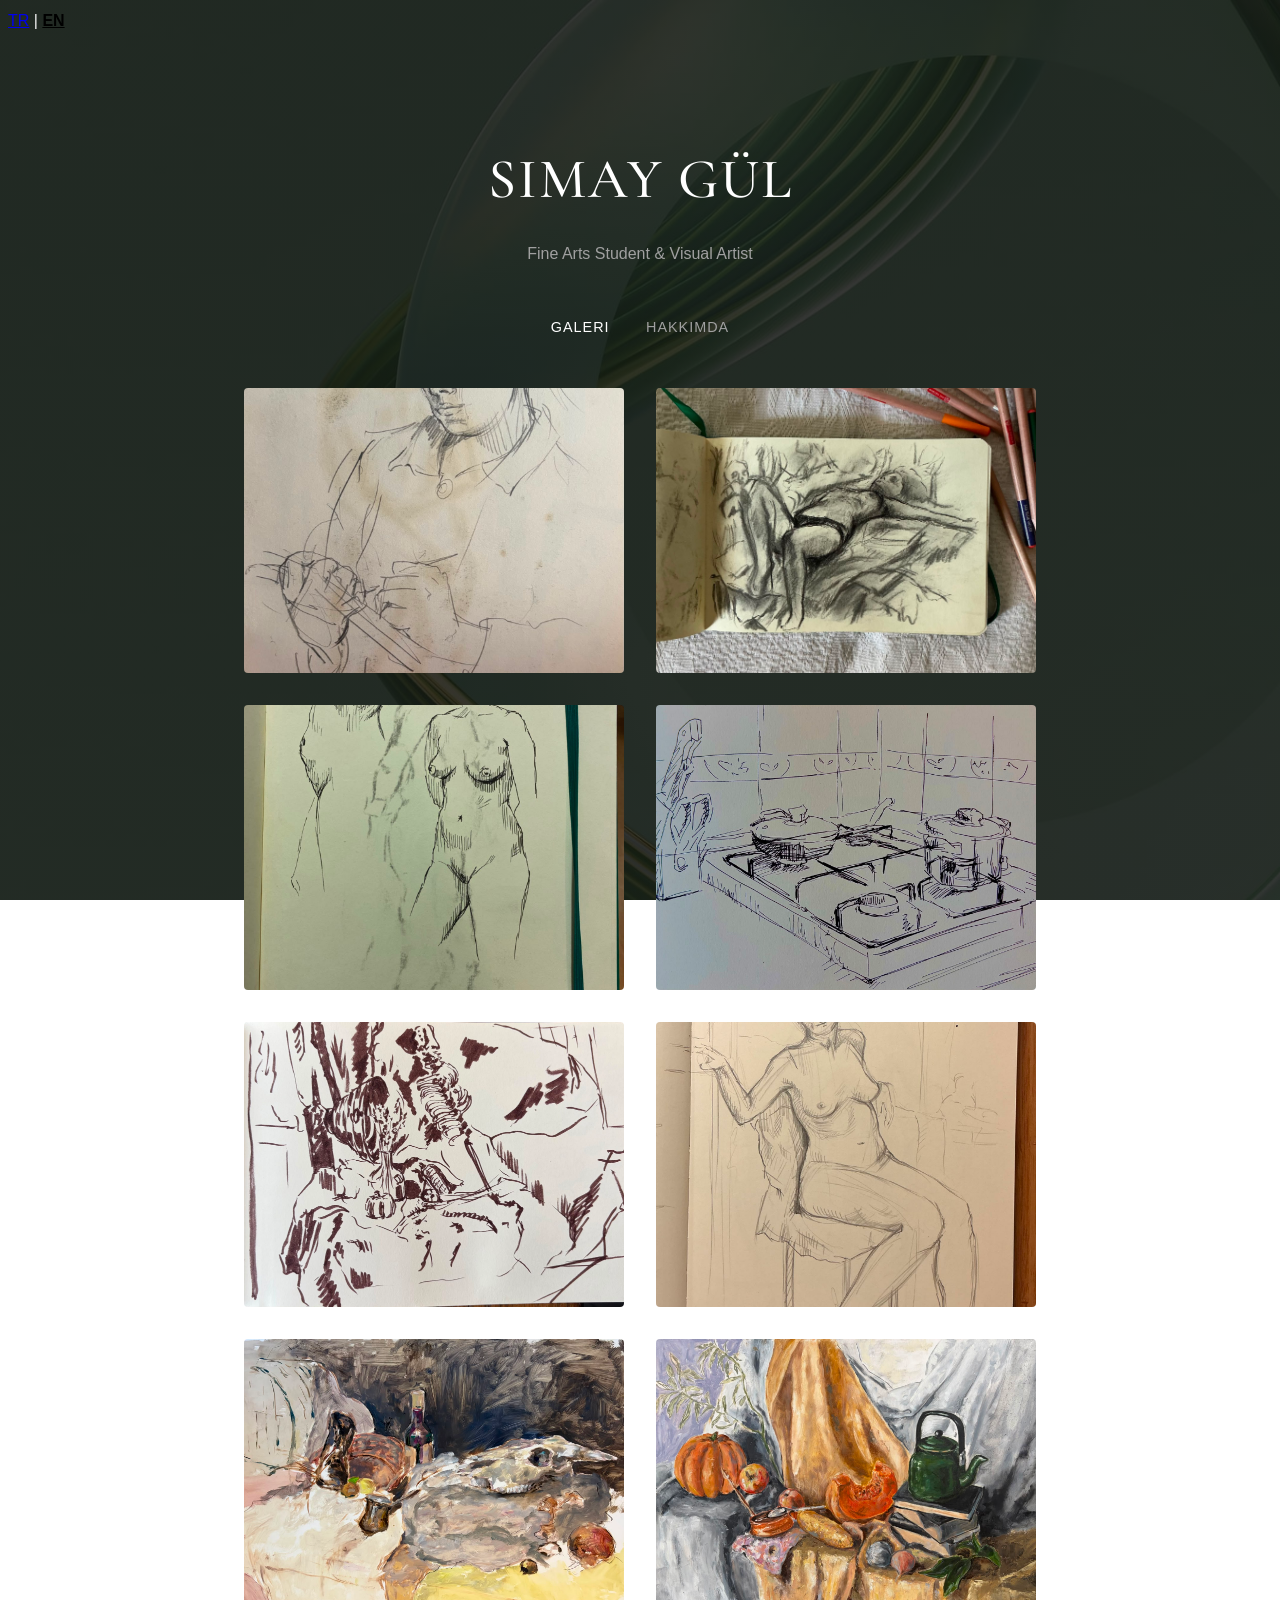
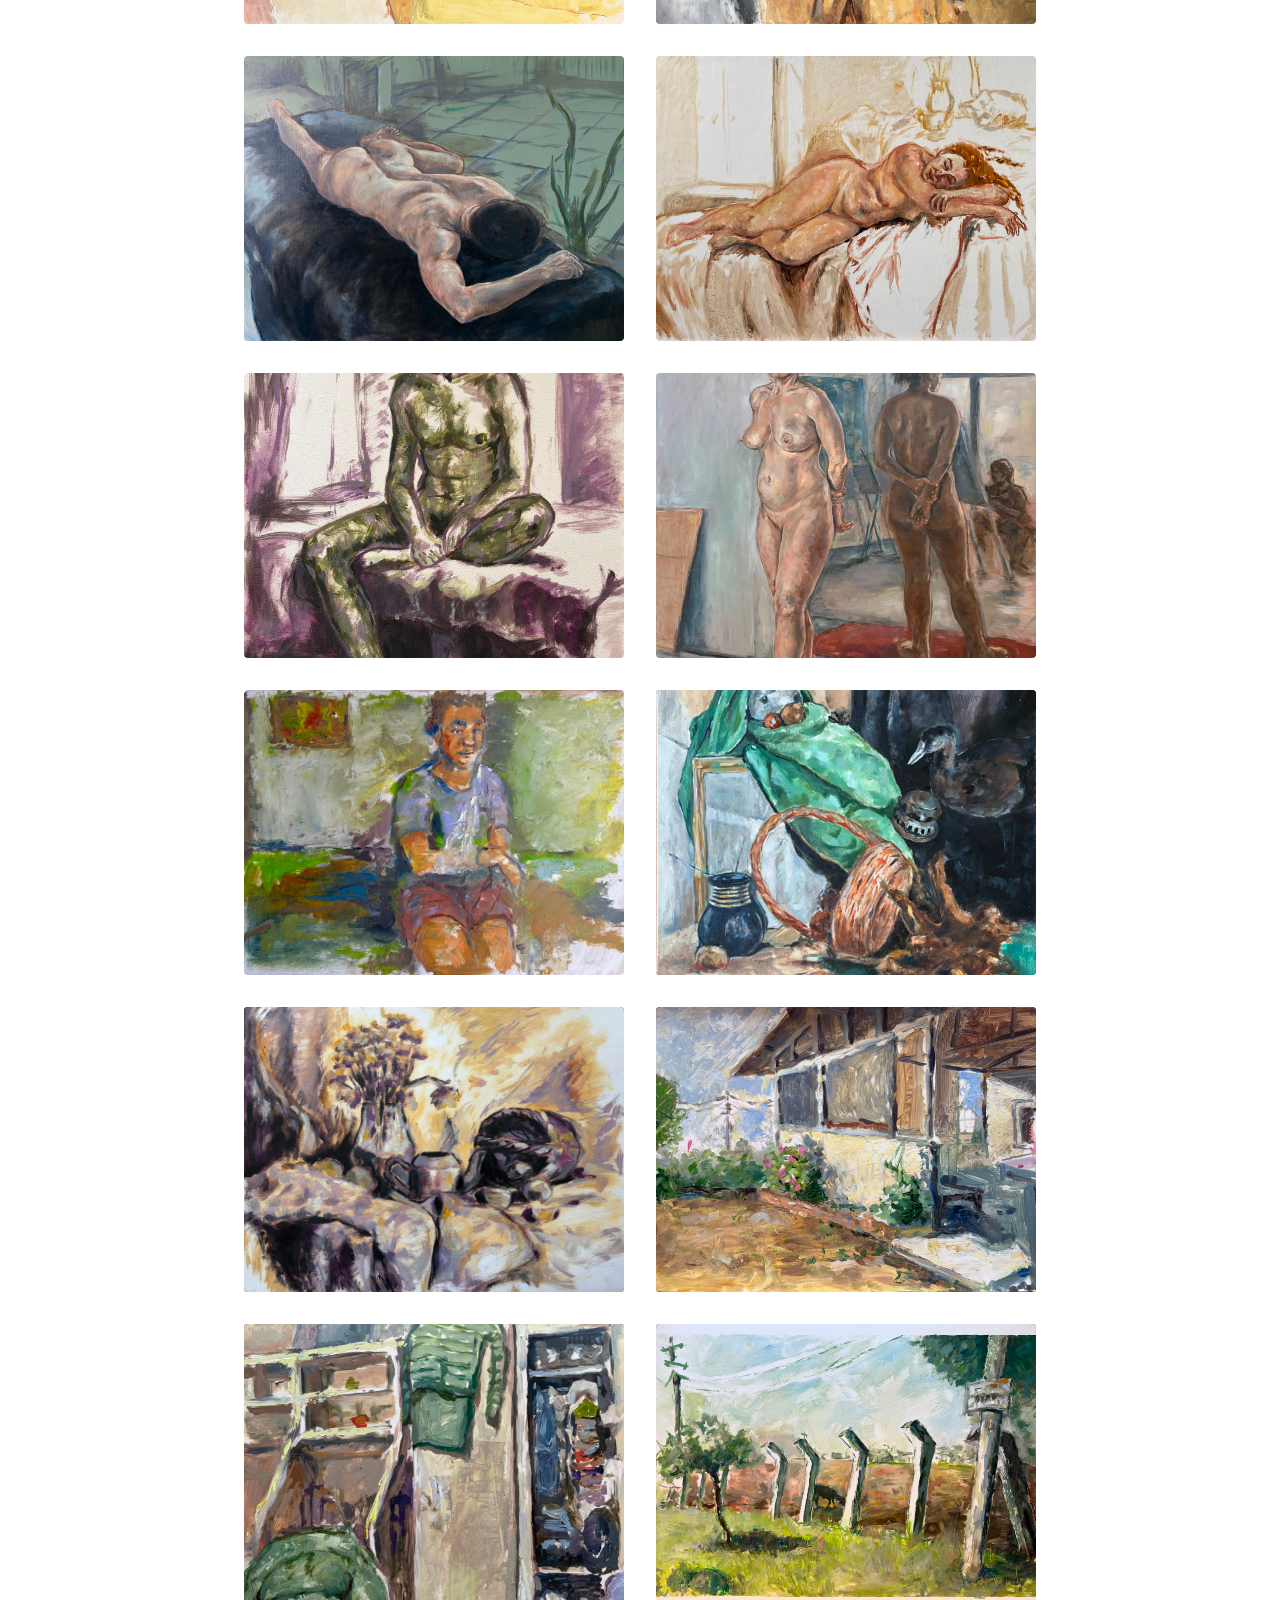
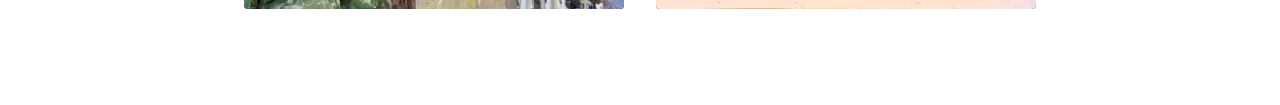
==== commit b4972a61: "metinler ve hatalar düzenlendi" ====
--- a/en.html
+++ b/en.html
@@ -4,19 +4,28 @@
     <meta charset="UTF-8">
     <meta name="viewport" content="width=device-width, initial-scale=1.0">
     <title>Simay Gul | Art Portfolio</title>
-    <link rel="stylesheet" href="style.css"> </head>
+
+    <link rel="preconnect" href="https://fonts.googleapis.com">
+    <link rel="preconnect" href="https://fonts.gstatic.com" crossorigin>
+    <link href="https://fonts.googleapis.com/css2?family=Cormorant+Garamond:ital,wght@0,300..700;1,300..700&display=swap" rel="stylesheet">
+
+    <link rel="stylesheet" href="style.css">
+</head>
 <body>
 
     <div class="dil-secenekleri">
     <a href="index.html">TR</a> | 
     <a href="en.html" style="font-weight:bold; color:#000;">EN</a>
 </div>
+<header>
+        <h1>Simay Gül</h1>
+        <p>Fine Arts Student & Visual Artist</p>
+    </header>
 
     <nav>
-    <ul style="list-style-type: none; display: flex; gap: 20px; padding: 0;">
-        <li><a href="index.html" style="text-decoration: none; color: white;">HOME</a></li>
-        <li><a href="hakkimda.html" style="text-decoration: none; color: white;">ABOUT</a></li>
-    </ul>
+        <a href="index.html" class="active">Galeri</a>
+        <a href="hakkimda.html">Hakkımda</a>
+    </nav>
 </nav>
 
     <main class="gallery-container">
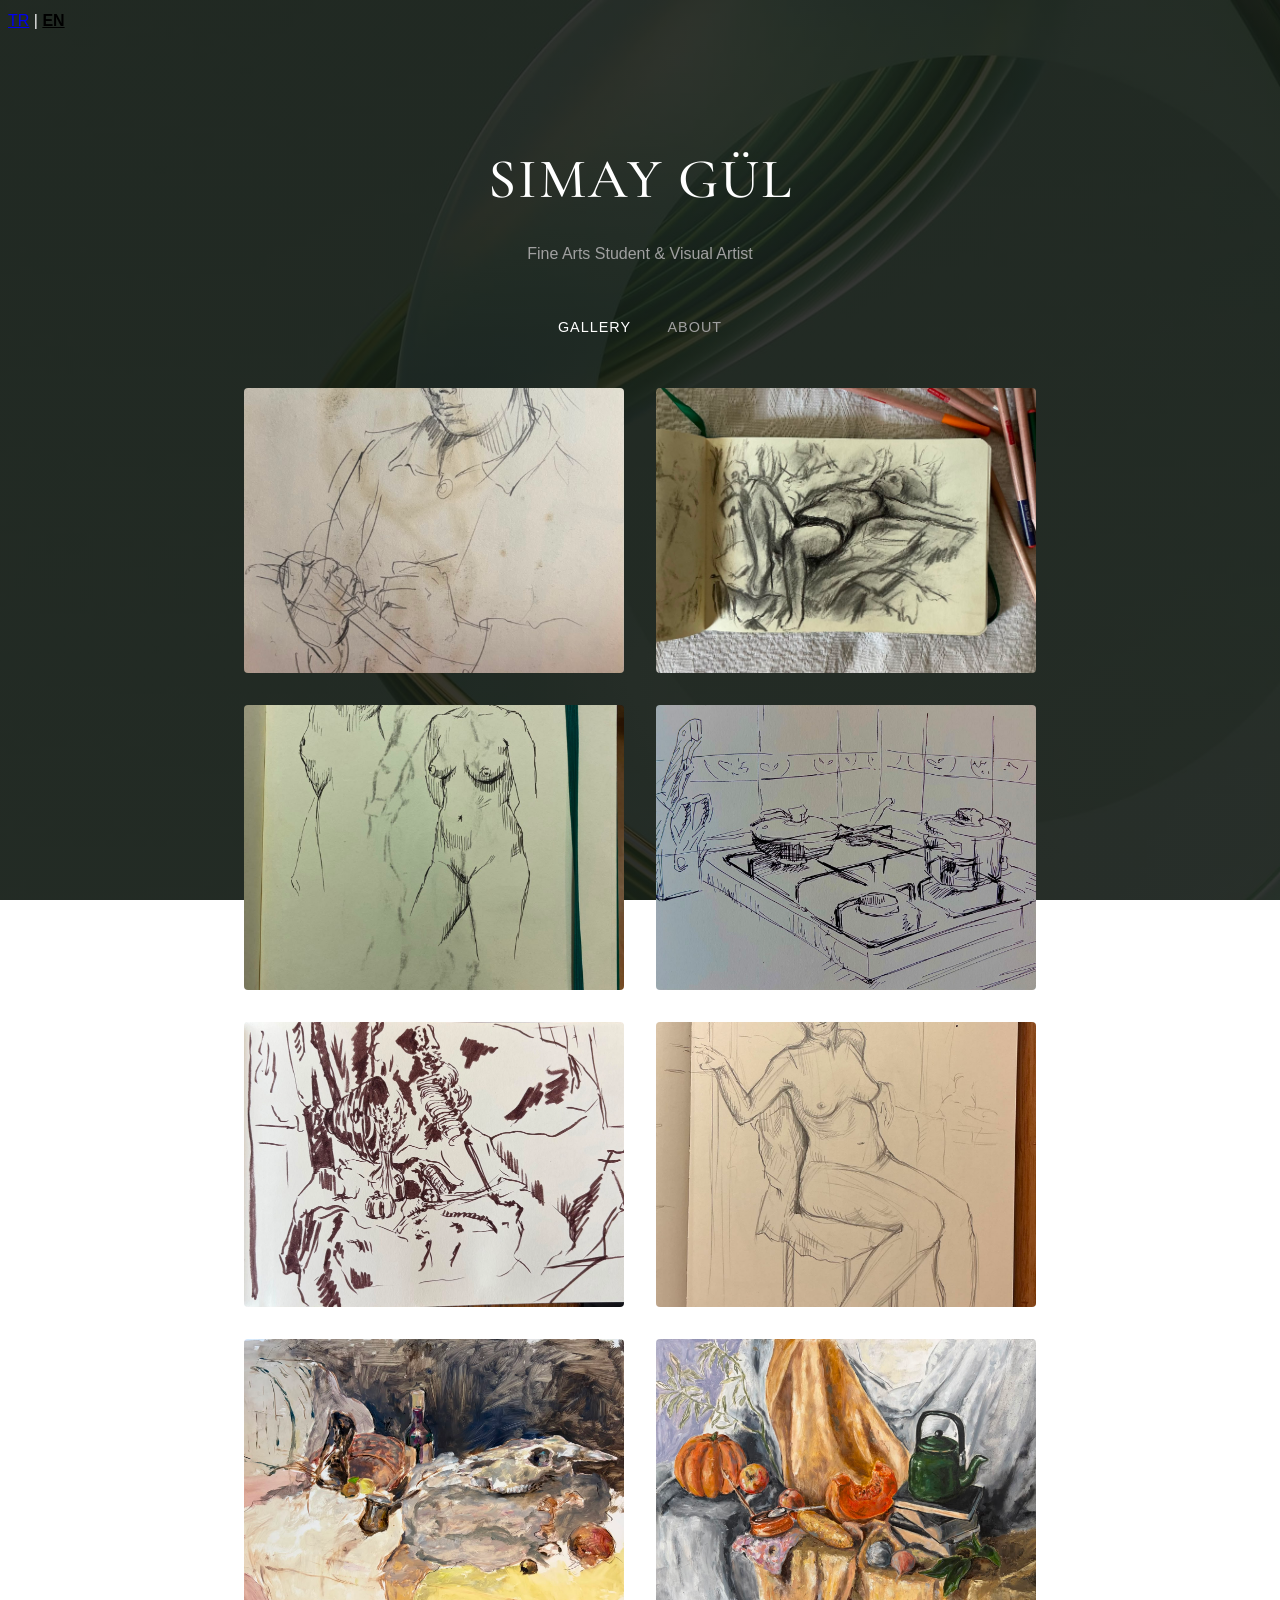
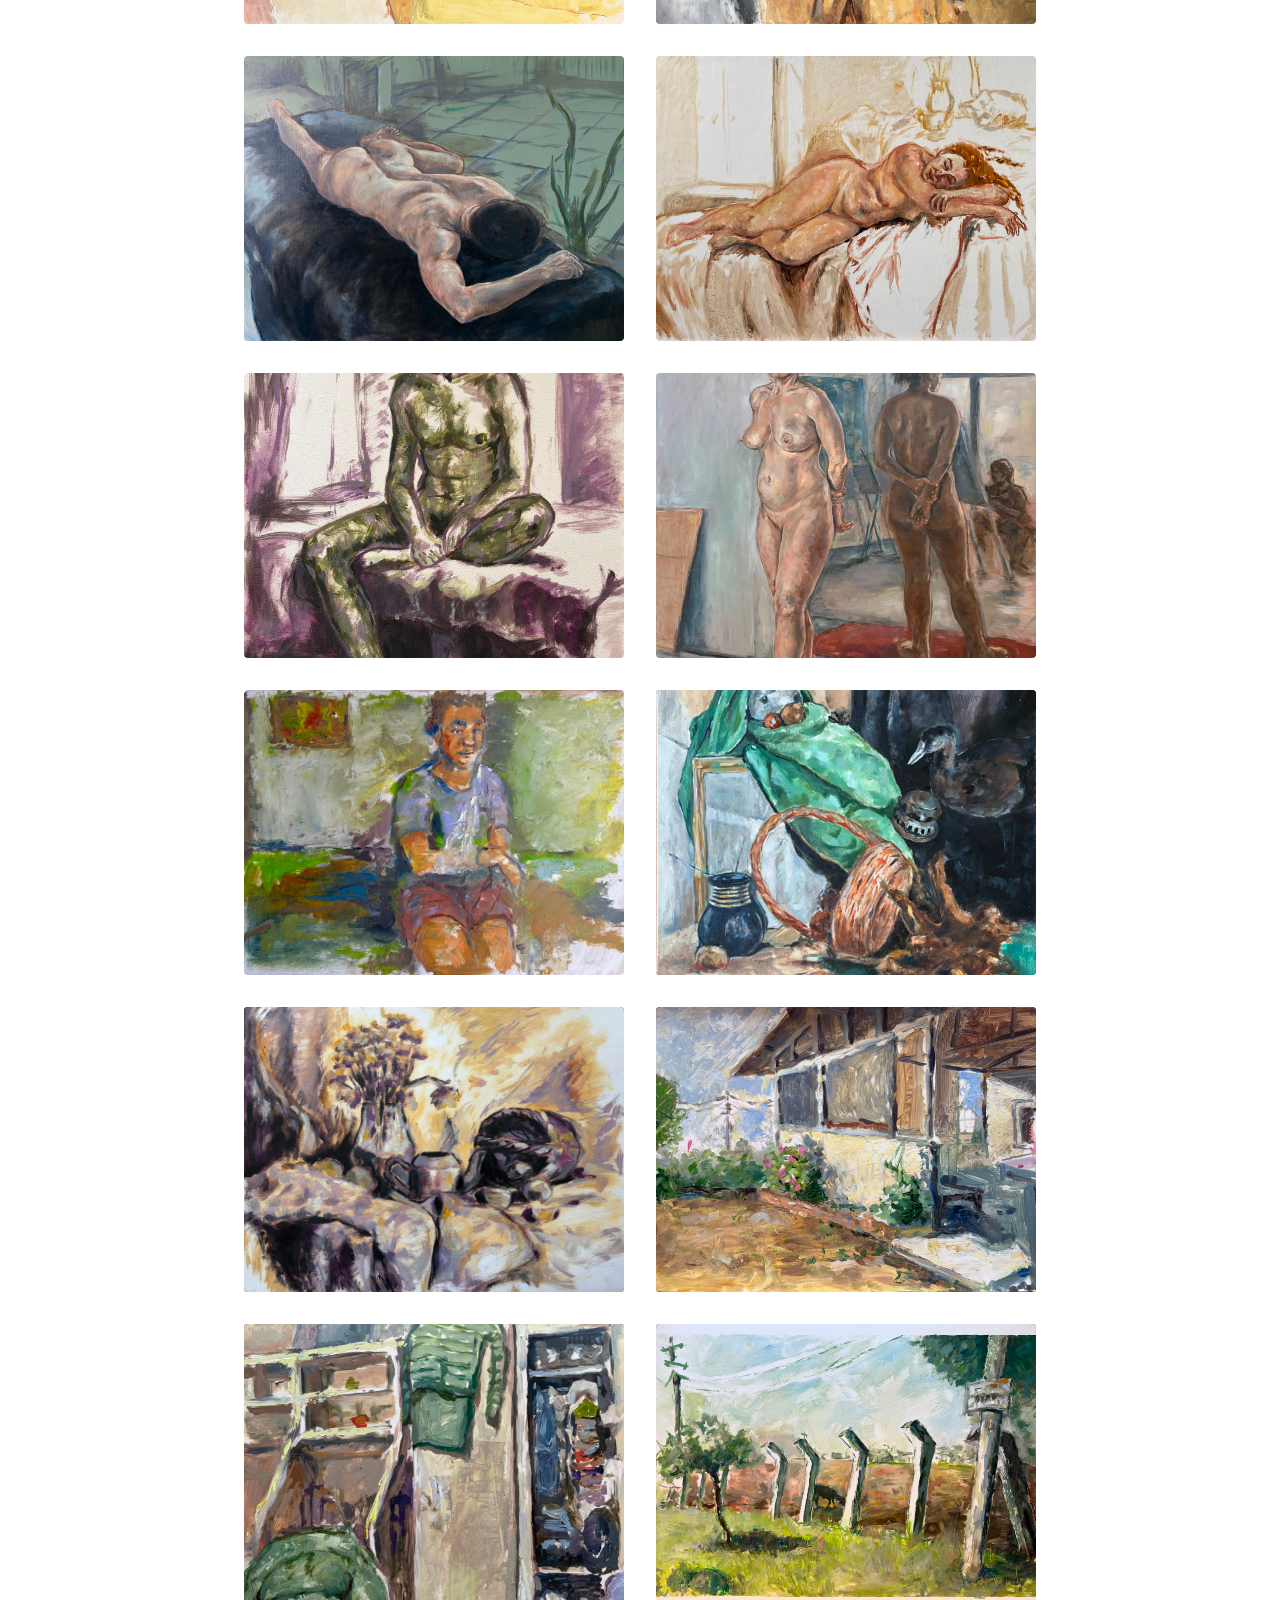
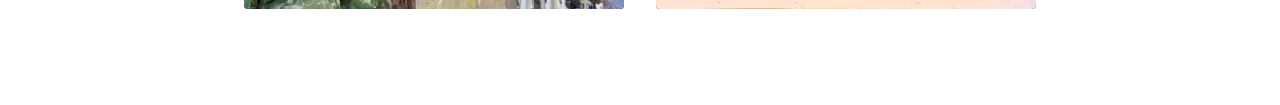
==== commit 9044b80b: "düzeltme" ====
--- a/en.html
+++ b/en.html
@@ -23,8 +23,8 @@
     </header>
 
     <nav>
-        <a href="index.html" class="active">Galeri</a>
-        <a href="hakkimda.html">Hakkımda</a>
+        <a href="index.html" class="active">Gallery</a>
+        <a href="hakkimda.html">About</a>
     </nav>
 </nav>
 
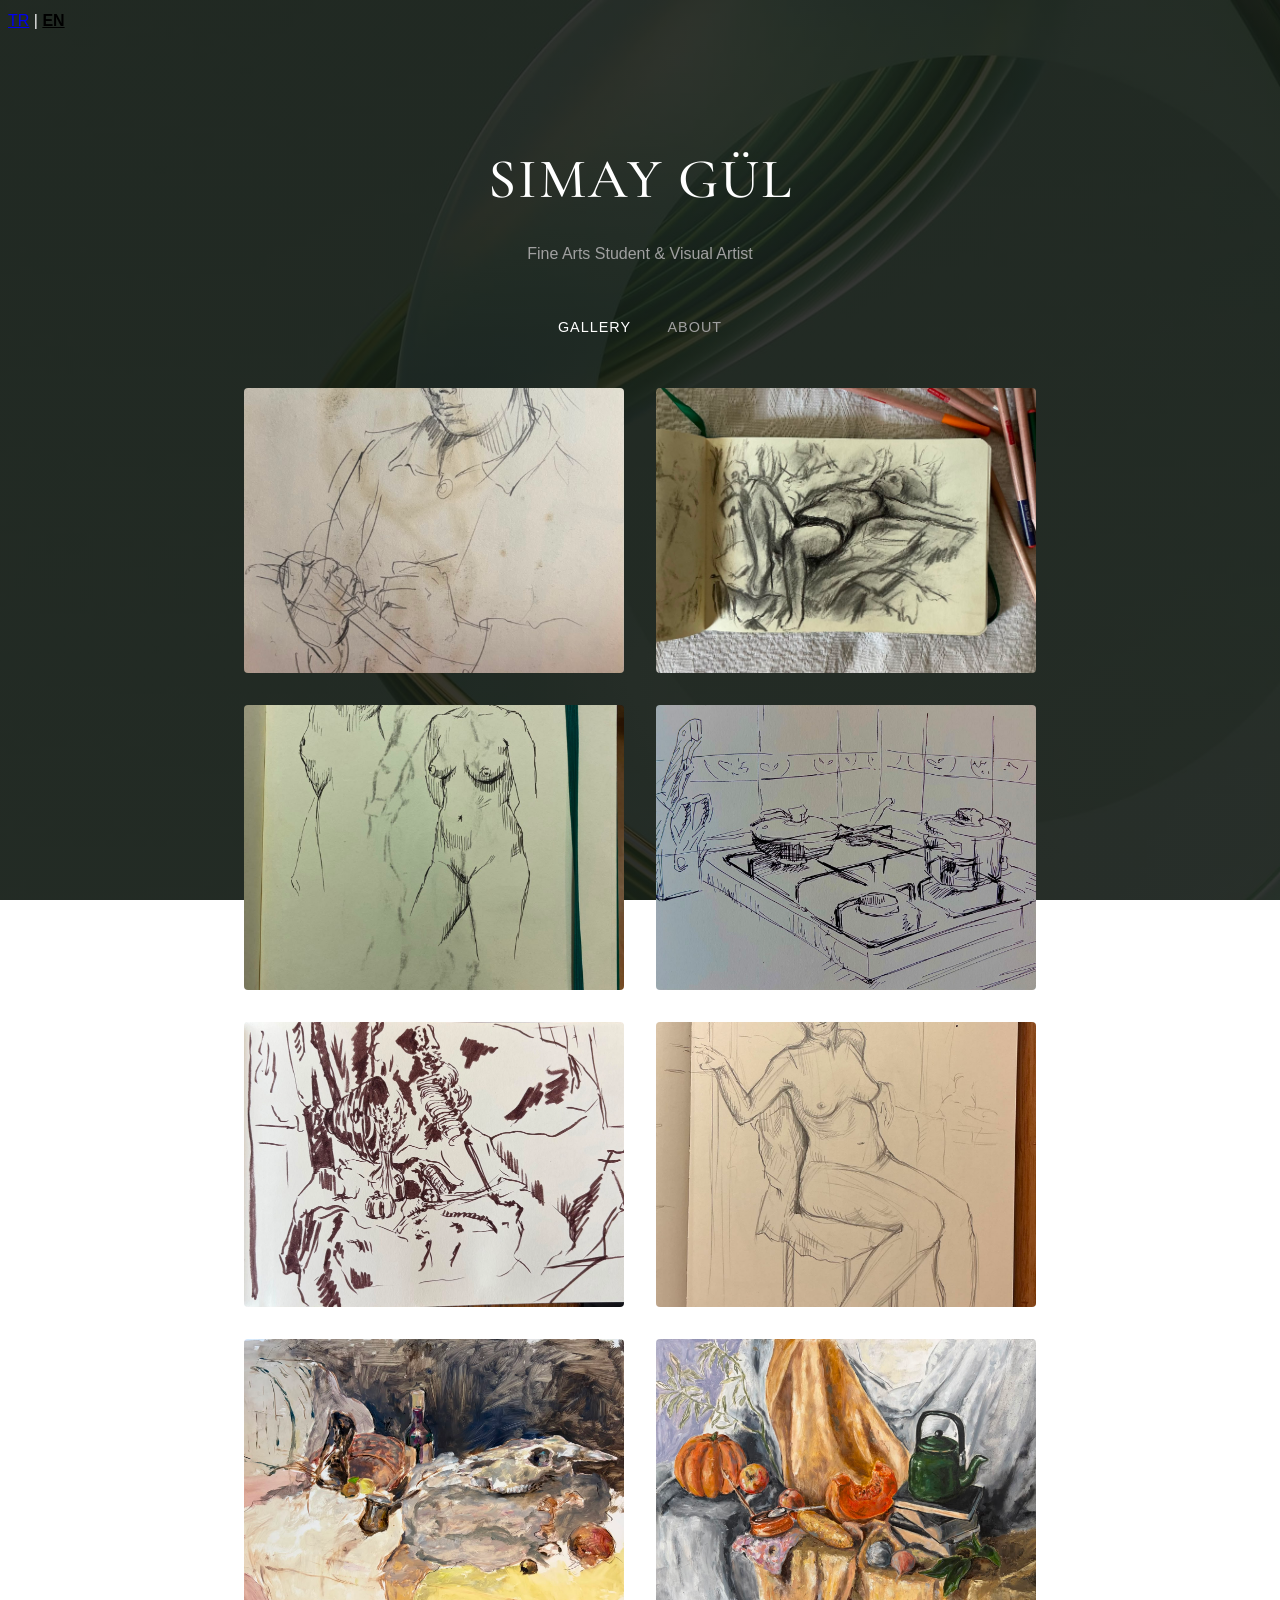
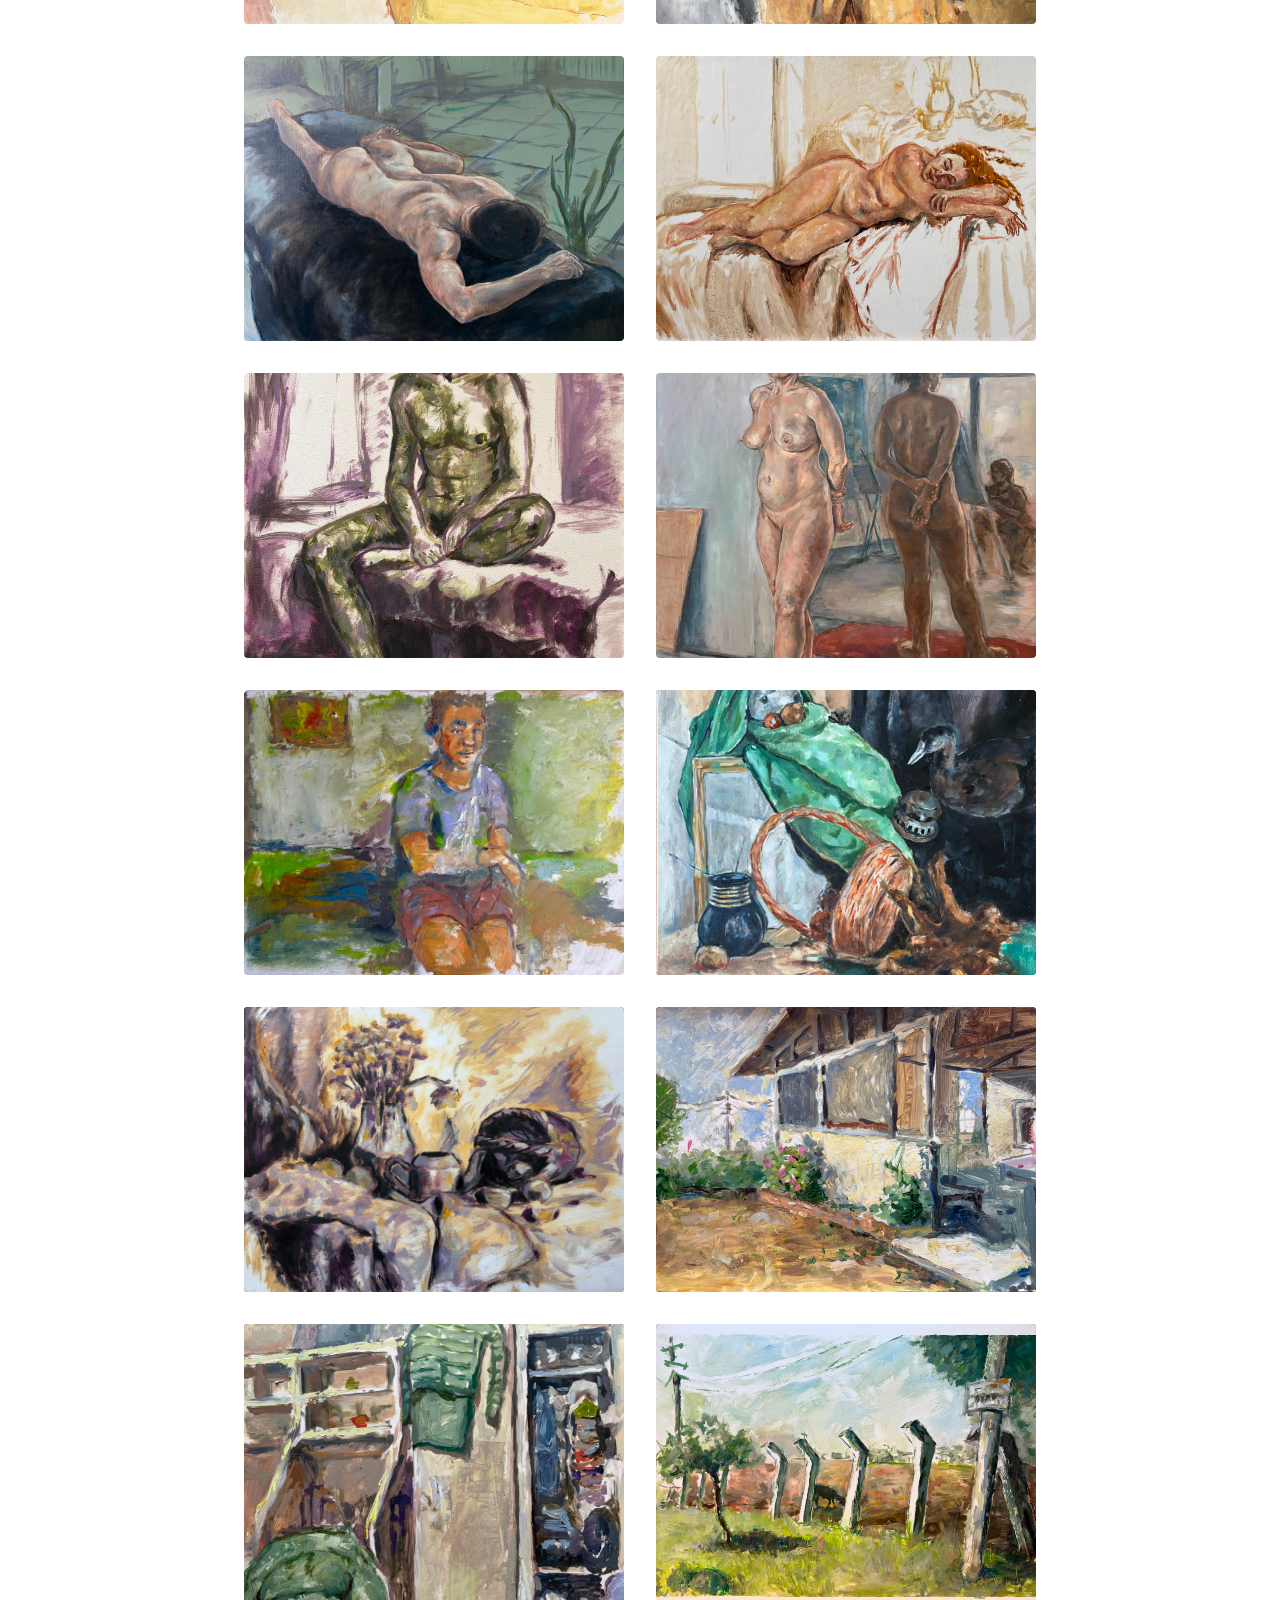
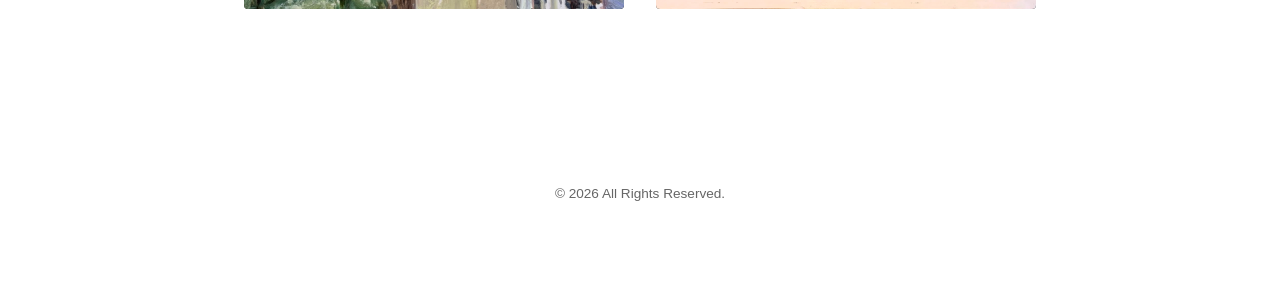
==== commit 0b234c2d: "ingilizce sayfadaki resimler düzeltildi" ====
--- a/en.html
+++ b/en.html
@@ -23,8 +23,8 @@
     </header>
 
     <nav>
-        <a href="index.html" class="active">Gallery</a>
-        <a href="hakkimda.html">About</a>
+        <a href="en.html" class="active">Gallery</a>
+        <a href="hakkimda_en.html">About</a>
     </nav>
 </nav>
 
@@ -34,8 +34,8 @@
             <div class="gallery-item" onclick="openLightbox(this)">
                 <img src="Resimler/resim1.jpeg" alt="Eser 1">
                 <div class="item-overlay">
-                    <h3>Eser Adı Eklenecek 1</h3>
-                    <p>Teknik / Malzeme - Yıl</p>
+                    <h3>Sketch</h3>
+                    <p>Graphite - 2026</p>
                 </div>
                 <div class="item-story" style="display: none;"></div>
             </div>
@@ -43,8 +43,8 @@
                 <div class="gallery-item" onclick="openLightbox(this)">
                     <img src="Resimler/resim3.jpeg" alt="Eser 3">
                     <div class="item-overlay">
-                        <h3>Eser Adı Eklenecek 3</h3>
-                        <p>Teknik / Malzeme - Yıl</p>
+                        <h3>Sketch</h3>
+                        <p>Charcoal - 2025</p>
                     </div>
                     <div class="item-story" style="display: none;"></div>
                 </div>
@@ -53,8 +53,8 @@
                 <div class="gallery-item" onclick="openLightbox(this)">
                     <img src="Resimler/resim6.jpeg" alt="Eser 6">
                     <div class="item-overlay">
-                        <h3>Eser Adı Eklenecek 6</h3>
-                        <p>Teknik / Malzeme - Yıl</p>
+                        <h3>Sketch</h3>
+                        <p>Ink - 2026</p>
                     </div>
                     <div class="item-story" style="display: none;"></div>
                 </div>
@@ -62,8 +62,8 @@
                 <div class="gallery-item" onclick="openLightbox(this)">
                     <img src="Resimler/resim8.jpeg" alt="Eser 8">
                     <div class="item-overlay">
-                        <h3>Eser Adı Eklenecek 8</h3>
-                        <p>Teknik / Malzeme - Yıl</p>
+                        <h3>Sketch</h3>  
+                        <p>Ink - 2026</p>
                     </div>
                     <div class="item-story" style="display: none;"></div>
                 </div>
@@ -71,8 +71,8 @@
                 <div class="gallery-item" onclick="openLightbox(this)">
                     <img src="Resimler/resim10.jpeg" alt="Eser 10">
                     <div class="item-overlay">
-                        <h3>Eser Adı Eklenecek 10</h3>
-                        <p>Teknik / Malzeme - Yıl</p>
+                        <h3>Sketch</h3>
+                        <p>Brushpen - 2026</p>
                     </div>
                     <div class="item-story" style="display: none;"></div>
                 </div>
@@ -80,8 +80,8 @@
                 <div class="gallery-item" onclick="openLightbox(this)">
                     <img src="Resimler/resim16.jpeg" alt="Eser 16">
                     <div class="item-overlay">
-                        <h3>Eser Adı Eklenecek 16</h3>
-                        <p>Teknik / Malzeme - Yıl</p>
+                        <h3>Sketch</h3>
+                        <p>Graphite - 2026</p>
                     </div>
                     <div class="item-story" style="display: none;"></div>
                 </div>
@@ -91,8 +91,8 @@
                 <img src="Resimler/resim2.jpeg" alt="Eser 2">
 
                 <div class="item-overlay">
-                    <h3>Eser Adı Eklenecek 2</h3>
-                    <p>Teknik / Malzeme - Yıl</p>
+                    <h3>Nameless</h3>
+                    <p>Oil on canvas - 2026</p>
                 </div>
                 <div class="item-story" style="display: none;"></div>
             </div>
@@ -102,8 +102,8 @@
             <div class="gallery-item" onclick="openLightbox(this)">
                 <img src="Resimler/resim4.jpeg" alt="Eser 4">
                 <div class="item-overlay">
-                    <h3>Eser Adı Eklenecek 4</h3>
-                    <p>Teknik / Malzeme - Yıl</p>
+                    <h3>Still Life With Pumpkin</h3>
+                    <p>Oil on canvas - 2026</p>
                 </div>
                 <div class="item-story" style="display: none;"></div>
             </div>
@@ -111,8 +111,8 @@
             <div class="gallery-item" onclick="openLightbox(this)">
                 <img src="Resimler/resim5.jpeg" alt="Eser 5">
                 <div class="item-overlay">
-                    <h3>Eser Adı Eklenecek 5</h3>
-                    <p>Teknik / Malzeme - Yıl</p>
+                    <h3>Nude Figure</h3>
+                    <p>Oil on canvas - 2026</p>
                 </div>
                 <div class="item-story" style="display: none;"></div>
             </div>
@@ -122,8 +122,8 @@
             <div class="gallery-item" onclick="openLightbox(this)">
                 <img src="Resimler/resim7.jpeg" alt="Eser 7">
                 <div class="item-overlay">
-                    <h3>Eser Adı Eklenecek 7</h3>
-                    <p>Teknik / Malzeme - Yıl</p>
+                    <h3>Nude Figure</h3>
+                    <p>Oil on canvas - 2026</p>
                 </div>
                 <div class="item-story" style="display: none;"></div>
             </div>
@@ -133,8 +133,8 @@
             <div class="gallery-item" onclick="openLightbox(this)">
                 <img src="Resimler/resim9.jpeg" alt="Eser 9">
                 <div class="item-overlay">
-                    <h3>Eser Adı Eklenecek 9</h3>
-                    <p>Teknik / Malzeme - Yıl</p>
+                    <h3>Nude Figure</h3>
+                    <p>Oil on canvas - 2025</p>
                 </div>
                 <div class="item-story" style="display: none;"></div>
             </div>
@@ -144,8 +144,8 @@
             <div class="gallery-item" onclick="openLightbox(this)">
                 <img src="Resimler/resim11.jpeg" alt="Eser 11">
                 <div class="item-overlay">
-                    <h3>Eser Adı Eklenecek 11</h3>
-                    <p>Teknik / Malzeme - Yıl</p>
+                    <h3>Nude Figure</h3>
+                    <p>Oil on canvas - 2026</p>
                 </div>
                 <div class="item-story" style="display: none;"></div>
             </div>
@@ -153,8 +153,8 @@
             <div class="gallery-item" onclick="openLightbox(this)">
                 <img src="Resimler/resim12.jpeg" alt="Eser 12">
                 <div class="item-overlay">
-                    <h3>Eser Adı Eklenecek 12</h3>
-                    <p>Teknik / Malzeme - Yıl</p>
+                    <h3>Nameless</h3>
+                    <p>Oil on canvas - 2026</p>
                 </div>
                 <div class="item-story" style="display: none;"></div>
             </div>
@@ -162,8 +162,8 @@
             <div class="gallery-item" onclick="openLightbox(this)">
                 <img src="Resimler/resim13.jpeg" alt="Eser 13">
                 <div class="item-overlay">
-                    <h3>Eser Adı Eklenecek 13</h3>
-                    <p>Teknik / Malzeme - Yıl</p>
+                    <h3>Nameless</h3>
+                    <p>Oil on canvas - 2026</p>
                 </div>
                 <div class="item-story" style="display: none;"></div>
             </div>
@@ -171,8 +171,8 @@
             <div class="gallery-item" onclick="openLightbox(this)">
                 <img src="Resimler/resim14.jpeg" alt="Eser 14">
                 <div class="item-overlay">
-                    <h3>Eser Adı Eklenecek 14</h3>
-                    <p>Teknik / Malzeme - Yıl</p>
+                    <h3>Nameless</h3>
+                    <p>Oil on canvas - 2025</p>
                 </div>
                 <div class="item-story" style="display: none;"></div>
             </div>
@@ -180,8 +180,8 @@
             <div class="gallery-item" onclick="openLightbox(this)">
                 <img src="Resimler/resim15.jpeg" alt="Eser 15">
                 <div class="item-overlay">
-                    <h3>Eser Adı Eklenecek 15</h3>
-                    <p>Teknik / Malzeme - Yıl</p>
+                    <h3>Nameless</h3>
+                    <p>Oil on canvas - 2026</p>
                 </div>
                 <div class="item-story" style="display: none;"></div>
             </div>
@@ -191,8 +191,8 @@
             <div class="gallery-item" onclick="openLightbox(this)">
                 <img src="Resimler/resim17.jpeg" alt="Eser 17">
                 <div class="item-overlay">
-                    <h3>Eser Adı Eklenecek 17</h3>
-                    <p>Teknik / Malzeme - Yıl</p>
+                    <h3>Nameless</h3>
+                    <p>Oil on canvas - 2026</p>
                 </div>
                 <div class="item-story" style="display: none;"></div>
             </div>
@@ -200,15 +200,74 @@
             <div class="gallery-item" onclick="openLightbox(this)">
                 <img src="Resimler/resim18.jpeg" alt="Eser 18">
                 <div class="item-overlay">
-                    <h3>Eser Adı Eklenecek 18</h3>
-                    <p>Teknik / Malzeme - Yıl</p>
+                    <h3>Nameless</h3>
+                    <p>Oil on canvas - 2026</p>
                 </div>
                 <div class="item-story" style="display: none;"></div>
             </div>
 
             </div>
     </main>
-
-    <script src="script.js"></script> 
+<footer>
+        <p>&copy; 2026 All Rights Reserved.</p>
+    </footer>
+
+    <div class="lightbox" id="lightbox">
+        <button class="lightbox-close" onclick="closeLightbox()">&times;</button>
+        <img class="lightbox-content" id="lightbox-img" src="" alt="">
+        
+        <button class="lightbox-info-btn" id="lightbox-btn" onclick="toggleInfo()">Eserin Hikayesi</button>
+        
+        <div class="lightbox-info-panel" id="lightbox-info">
+            <h3 id="lightbox-title">Eser Adı</h3>
+            <div id="lightbox-story"></div>
+        </div>
+    </div>
+
+    <script>
+        const lightbox = document.getElementById('lightbox');
+        const lightboxImg = document.getElementById('lightbox-img');
+        const lightboxTitle = document.getElementById('lightbox-title');
+        const lightboxStory = document.getElementById('lightbox-story');
+        const lightboxInfo = document.getElementById('lightbox-info');
+        const lightboxBtn = document.getElementById('lightbox-btn');
+        
+        function openLightbox(element) {
+            lightboxTitle.innerText = element.querySelector('.item-overlay h3').innerText;
+            
+            // Akıllı Kontrol Sistemi
+            const storyContainer = element.querySelector('.item-story');
+            
+            if (storyContainer && storyContainer.innerHTML.trim() !== "") {
+                lightboxStory.innerHTML = storyContainer.innerHTML;
+                lightboxBtn.style.display = 'block'; 
+            } else {
+                lightboxStory.innerHTML = '';
+                lightboxBtn.style.display = 'none';  
+            }
+            
+            lightboxImg.src = element.querySelector('img').src;
+            lightbox.classList.add('active');
+            lightboxInfo.classList.remove('open'); 
+        }
+        
+        function closeLightbox() {
+            lightbox.classList.remove('active');
+            lightboxInfo.classList.remove('open');
+            setTimeout(() => { lightboxImg.src = ''; }, 400);
+        }
+        
+        function toggleInfo() {
+            lightboxInfo.classList.toggle('open');
+        }
+        
+        lightbox.addEventListener('click', (e) => { 
+            if (e.target === lightbox) { closeLightbox(); }
+        });
+        
+        document.addEventListener('keydown', (e) => { 
+            if (e.key === 'Escape') closeLightbox(); 
+        });
+    </script>
 </body>
 </html>
